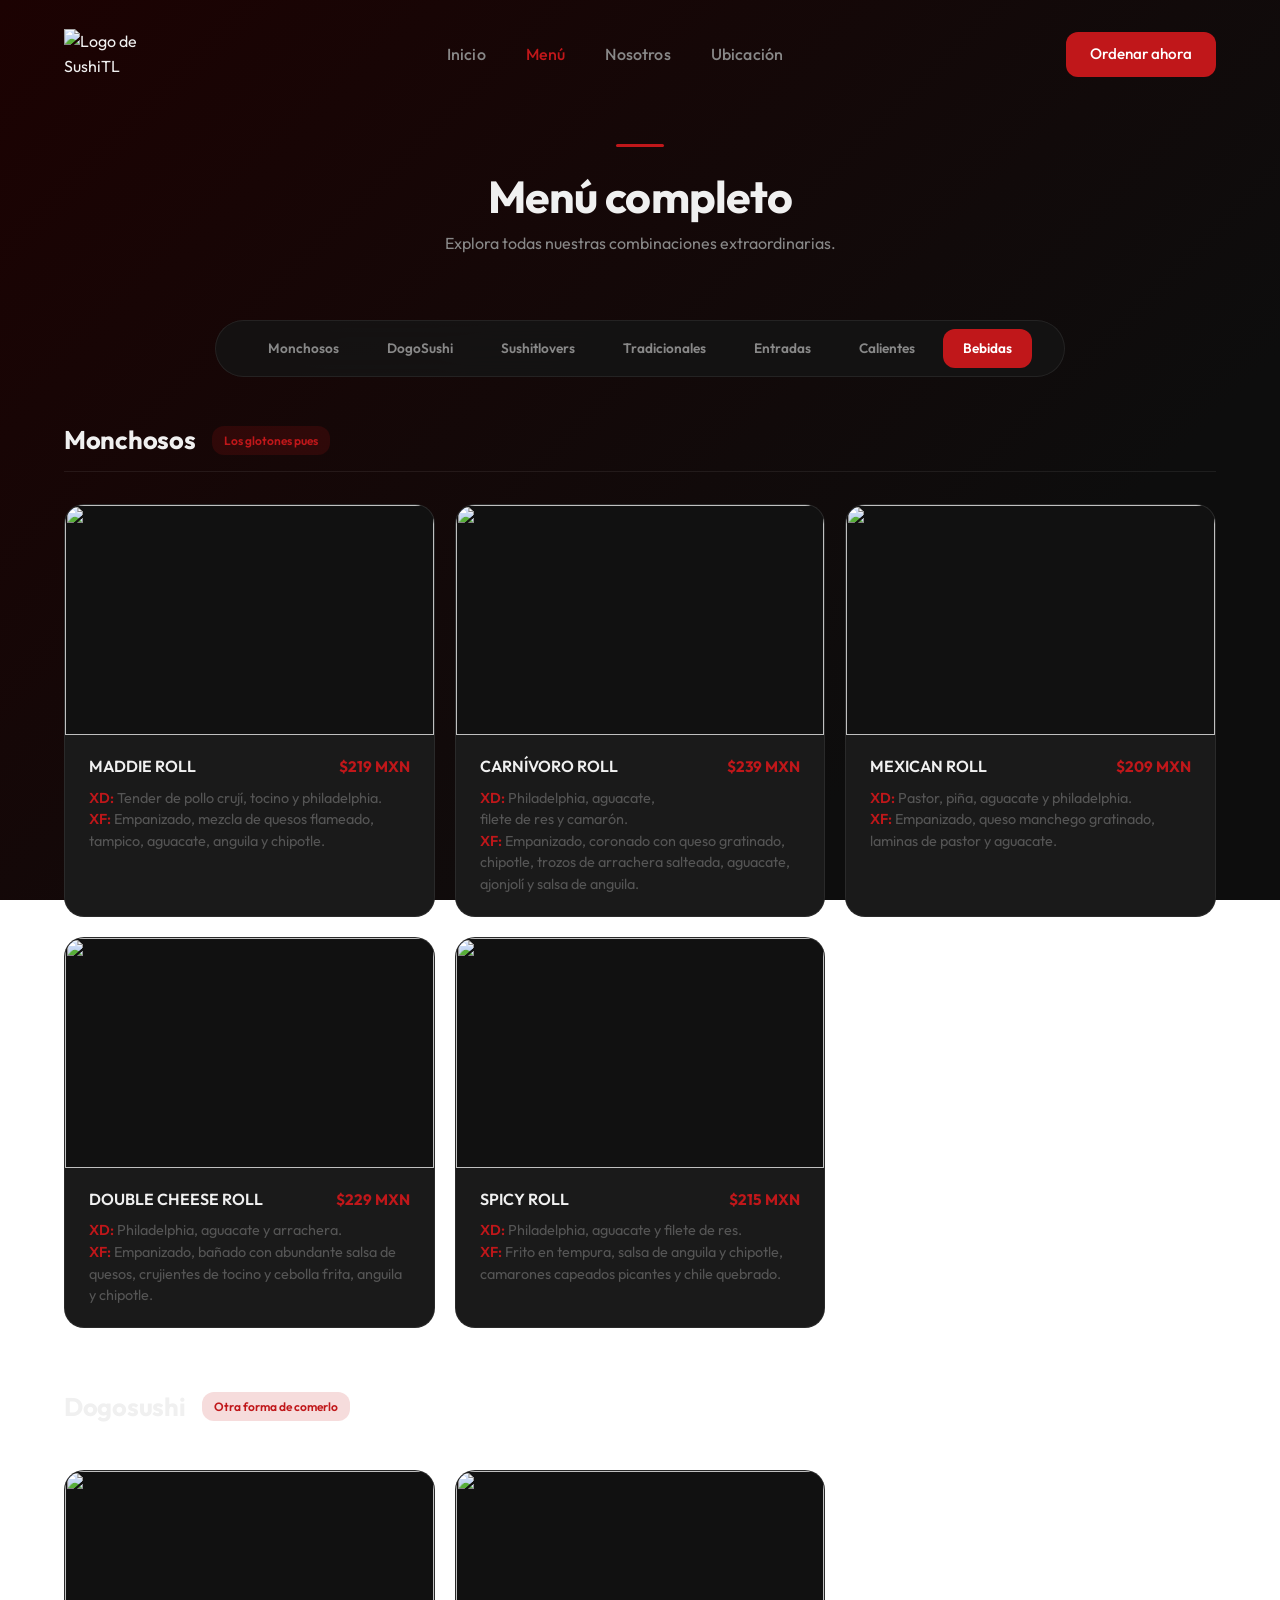
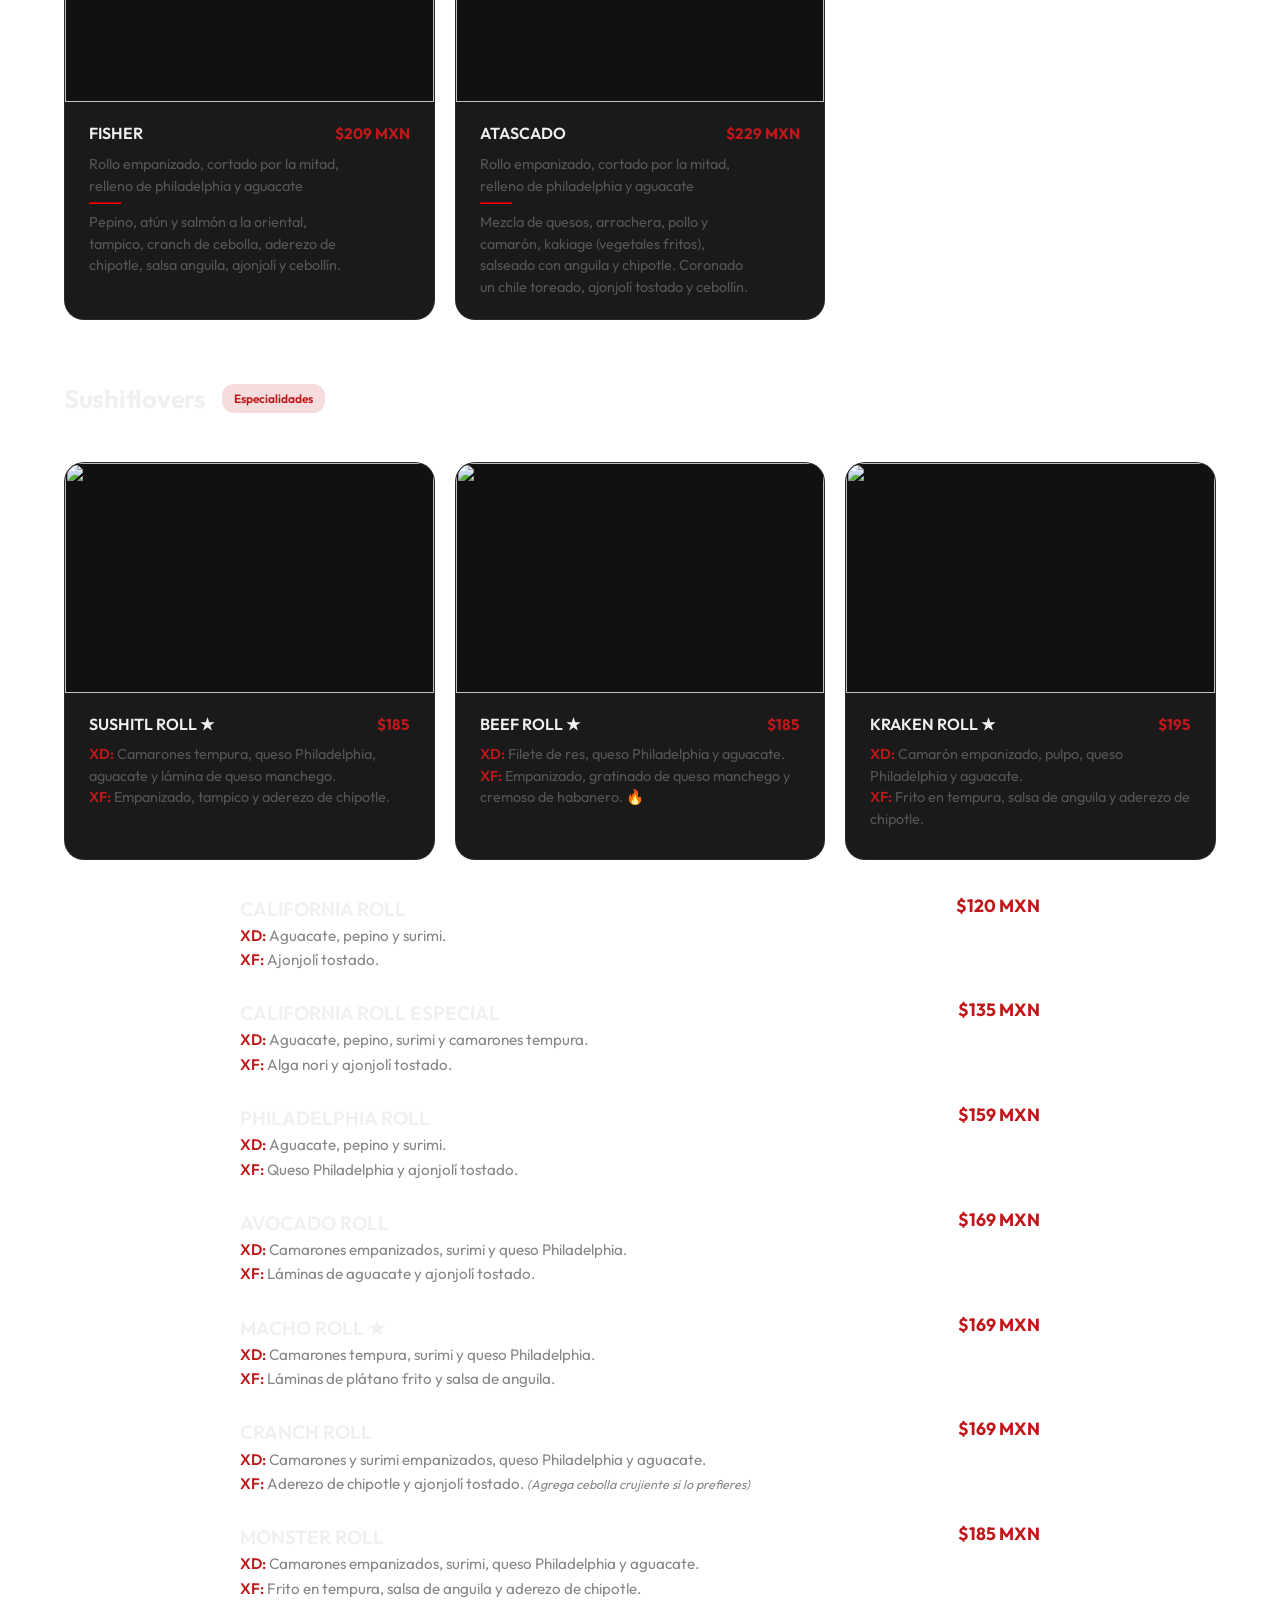
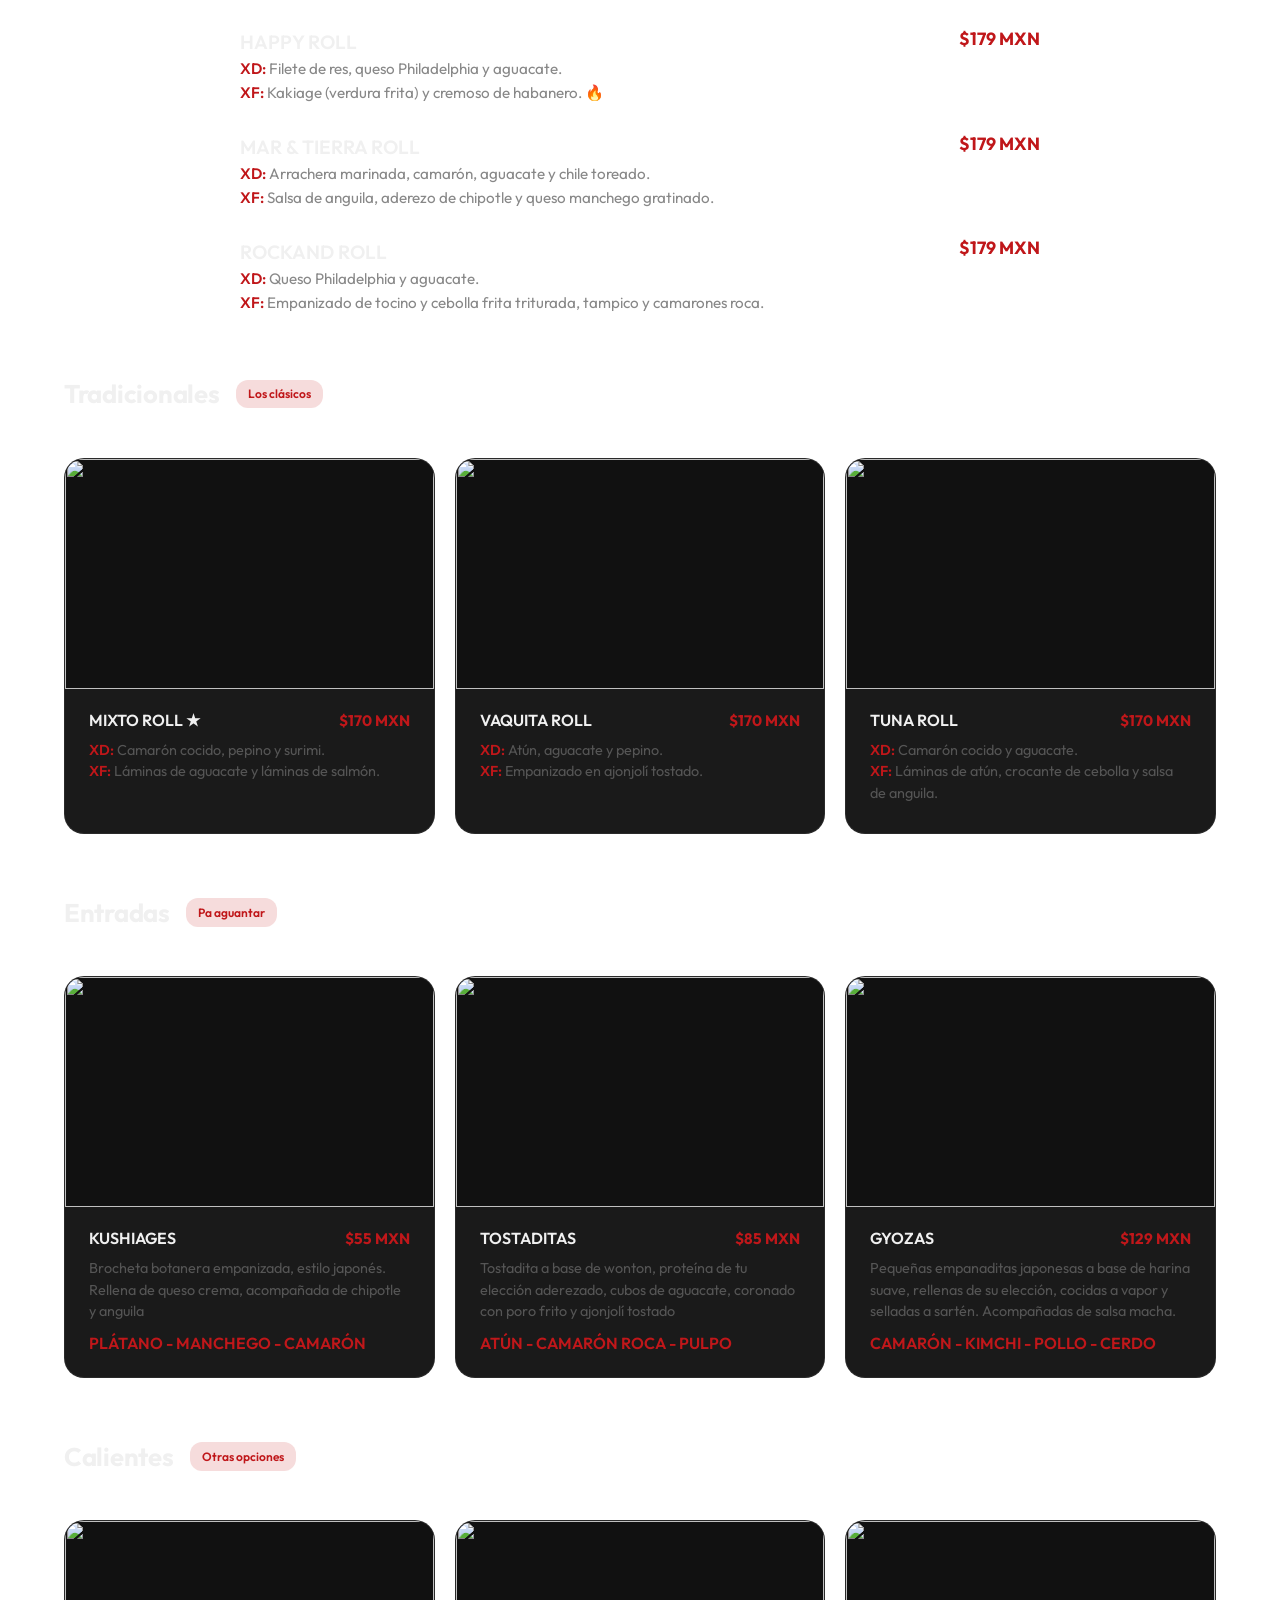
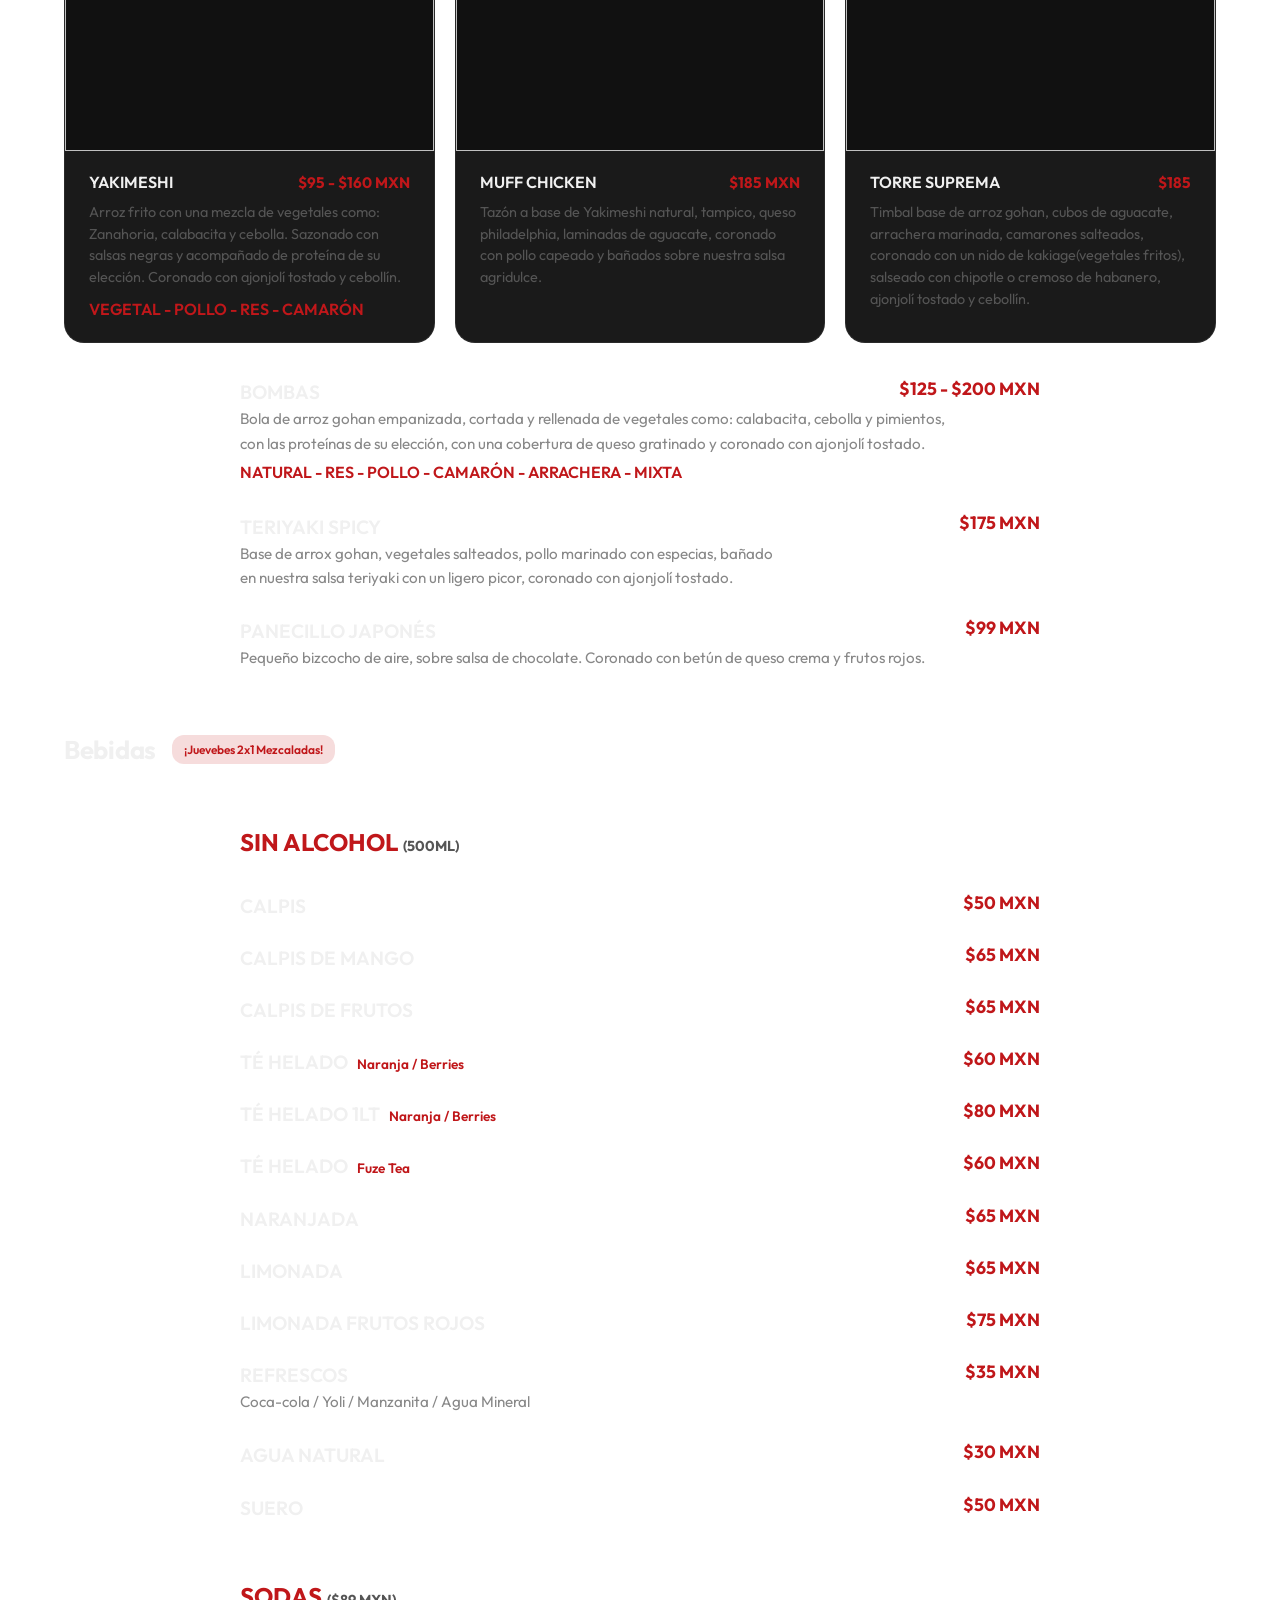
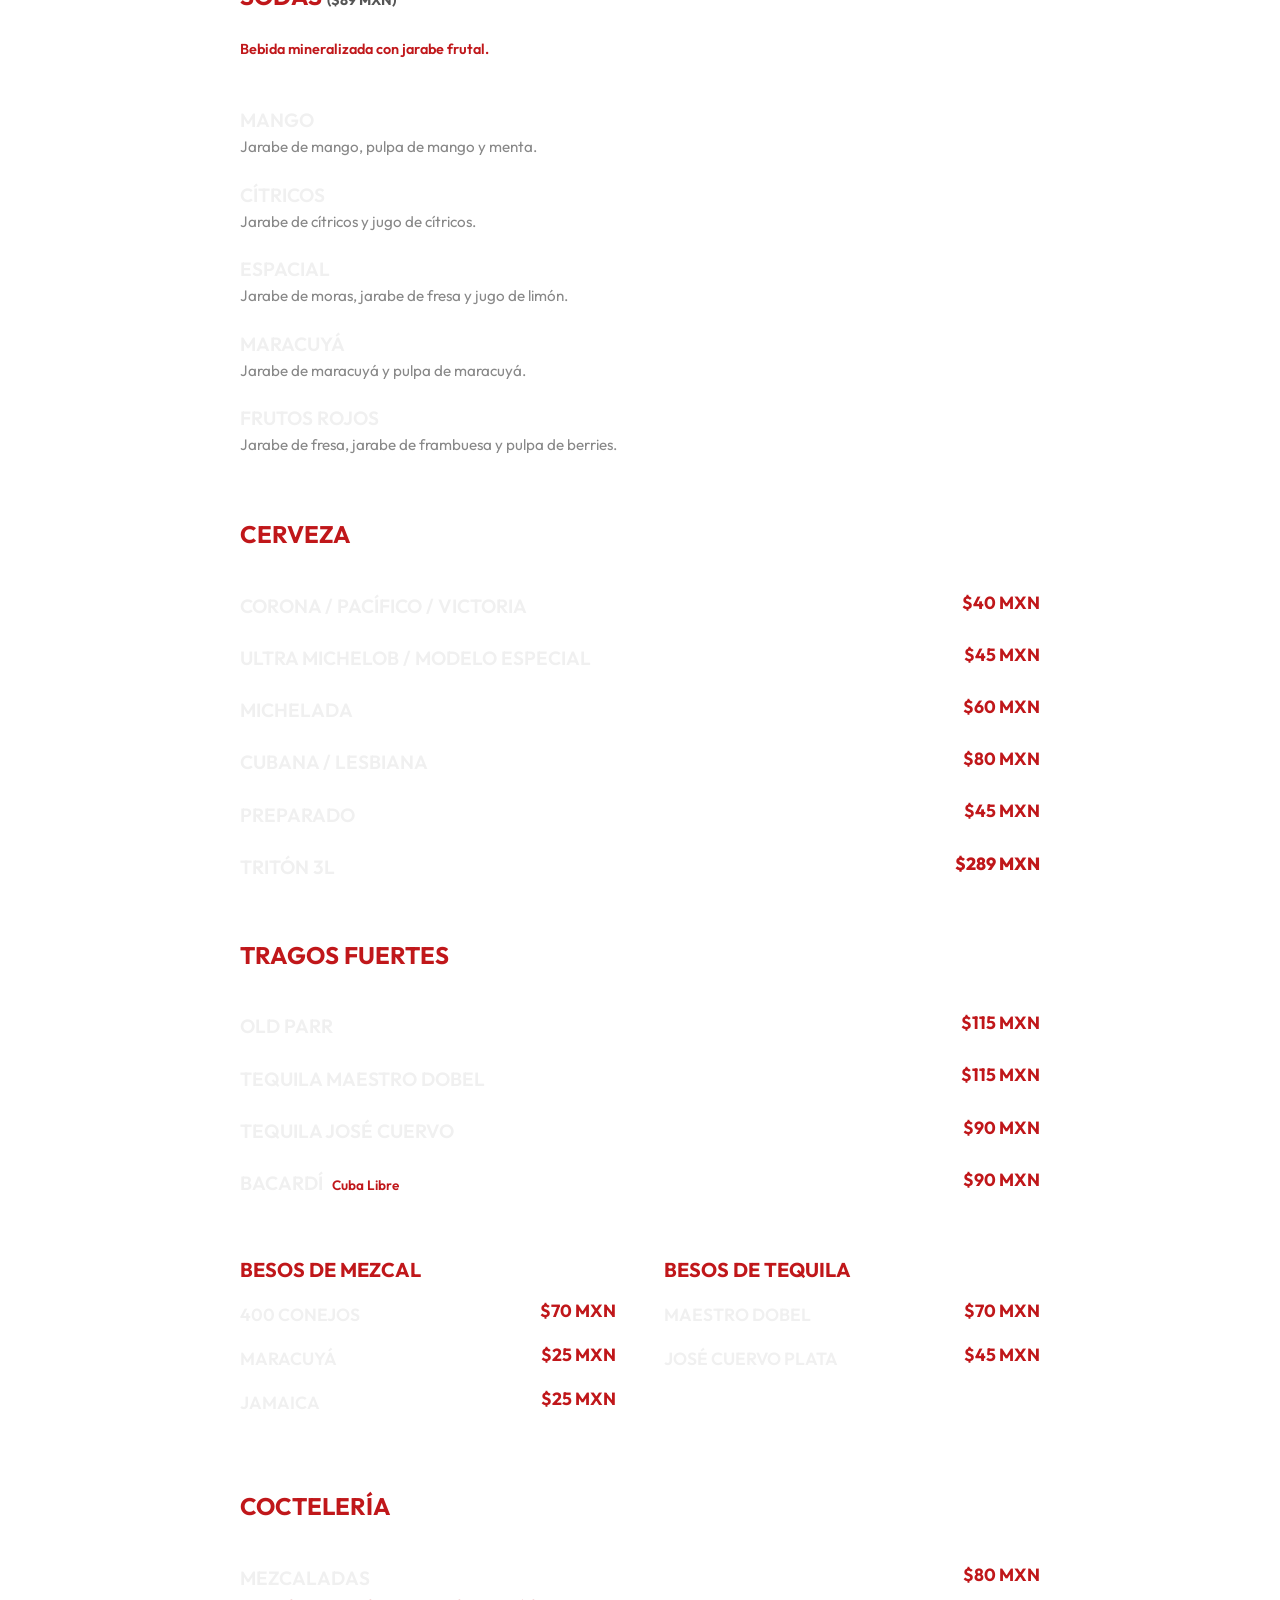
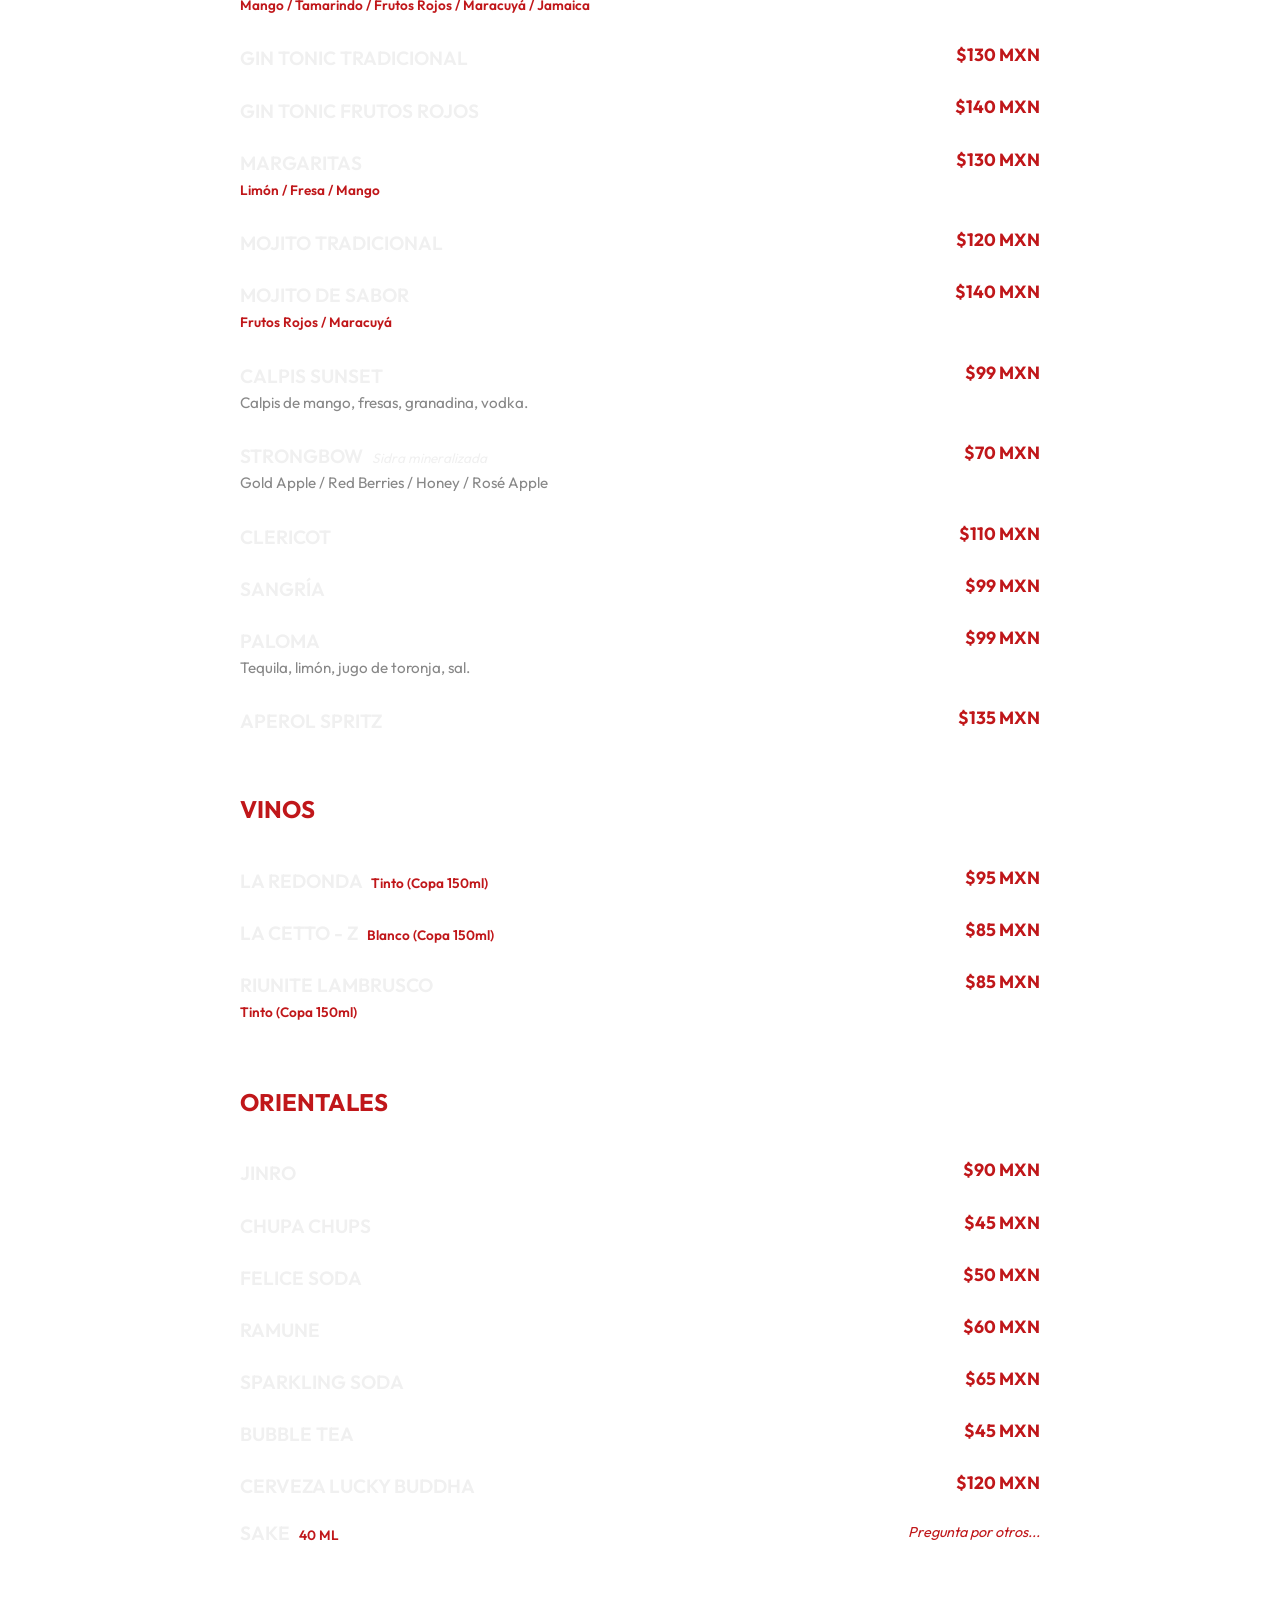
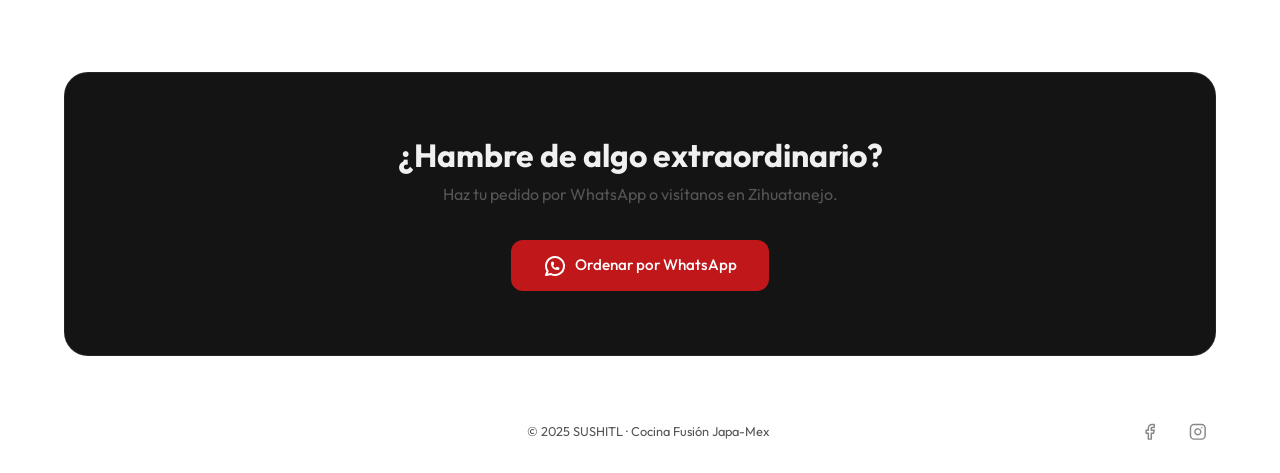
==== menu.html @ c2fad71a "Initial commit" ====
<!DOCTYPE html>
<html lang="es">

<head>
    <meta charset="UTF-8">
    <meta name="viewport" content="width=device-width, initial-scale=1.0">
    <title>Menú Completo | SUSHITL</title>
    <link rel="icon" href="images/sushitl-logo.jpg" type="image/png">
    <meta name="description"
        content="Explora el menú completo de SushiTL. Rolls calientes, clásicos, entradas, bombas, dogosushis y bebidas. Cocina fusión Japa-Mex en Zihuatanejo.">

    <!-- Shared CSS -->
    <link rel="stylesheet" href="index.css">

    <!-- Icons -->
    <link rel="stylesheet" href="https://cdn.jsdelivr.net/npm/lucide-static@latest/font/lucide.min.css">

    <!-- Page-specific styles -->
    <style>
        /* ── Menu Page Header ── */
        .menu-header {
            padding: 9rem 0 3rem;
            text-align: center;
        }

        .menu-header h1 {
            font-size: 2.8rem;
            font-weight: 700;
            letter-spacing: -0.02em;
            margin-bottom: 0.5rem;
        }

        .menu-header p {
            color: var(--text-secondary);
            font-size: 1rem;
        }

        /* ── Sticky Category Nav ── */
        .category-nav {
            position: sticky;
            top: 5rem;
            z-index: 100;
            padding: 1rem 0;
            margin-bottom: 2rem;
        }

        .category-nav-inner {
            display: flex;
            justify-content: center;
            gap: 0.5rem;
            flex-wrap: wrap;
            background: rgba(20, 20, 20, 0.85);
            backdrop-filter: blur(20px);
            -webkit-backdrop-filter: blur(20px);
            border: 1px solid var(--border-subtle);
            border-radius: var(--pill-radius);
            padding: 0.5rem;
            max-width: 850px;
            margin: 0 auto;
        }

        .category-link {
            padding: 0.55rem 1.25rem;
            font-family: var(--font-main);
            font-size: 0.85rem;
            font-weight: 600;
            border-radius: var(--btn-radius);
            border: none;
            background: transparent;
            color: var(--text-secondary);
            cursor: pointer;
            transition: all var(--t-fast);
            text-decoration: none;
        }

        .category-link:hover {
            color: var(--text-primary);
            background: rgba(255, 255, 255, 0.05);
        }

        .category-link.active {
            background: var(--primary);
            color: var(--white);
        }

        /* ── Menu Category Section ── */
        .menu-category {
            margin-bottom: 4rem;
            scroll-margin-top: 8rem;
        }

        .category-header {
            display: flex;
            align-items: center;
            gap: 1rem;
            margin-bottom: 2rem;
            padding-bottom: 1rem;
            border-bottom: 1px solid var(--border-subtle);
        }

        .category-header h2 {
            font-size: 1.6rem;
            font-weight: 700;
            letter-spacing: -0.01em;
        }

        .category-badge {
            font-size: 0.75rem;
            font-weight: 600;
            padding: 0.3rem 0.75rem;
            border-radius: var(--btn-radius);
            background: var(--primary-soft);
            color: var(--primary);
        }

        /* ── Full Menu Grid ── */
        .full-menu-grid {
            display: grid;
            grid-template-columns: repeat(3, 1fr);
            gap: 1.25rem;
        }

        /* ── Full Menu Card (compact) ── */
        .full-menu-card {
            background: var(--bg-card);
            border: 1px solid var(--border-subtle);
            border-radius: var(--card-radius);
            overflow: hidden;
            transition: all var(--t-normal) var(--ease);
        }

        .full-menu-card:hover {
            border-color: var(--border-hover);
            transform: translateY(-3px);
            box-shadow: 0 8px 30px rgba(0, 0, 0, 0.3);
        }

        .full-card-img {
            width: 100%;
            aspect-ratio: 16 / 10;
            background: #111;
            display: flex;
            align-items: center;
            justify-content: center;
            overflow: hidden;
            position: relative;
        }

        .full-card-img img {
            width: 100%;
            height: 100%;
            object-fit: cover;
            transition: transform var(--t-slow) var(--ease);
        }

        .full-menu-card:hover .full-card-img img {
            transform: scale(1.06);
        }

        .full-card-img .ph-dot {
            width: 28px;
            height: 28px;
            border-radius: 50%;
            background: var(--primary-soft);
            border: 2px solid var(--primary);
        }

        .full-card-img .ph-dot::after {
            content: '';
            display: block;
            width: 8px;
            height: 8px;
            border-radius: 50%;
            background: var(--primary);
            margin: 8px auto;
        }

        .full-card-body {
            padding: 1.25rem 1.5rem;
        }

        .full-card-top {
            display: flex;
            justify-content: space-between;
            align-items: baseline;
            margin-bottom: 0.4rem;
        }

        .full-card-name {
            font-size: 1rem;
            font-weight: 600;
            text-transform: uppercase;
        }

        .full-card-price {
            font-size: 0.95rem;
            font-weight: 700;
            color: var(--primary);
        }

        .full-card-desc {
            font-size: 0.9rem;
            color: var(--text-muted);
            line-height: 1.5;
            margin-bottom: 0.5rem;
        }

        /* ── Bottom CTA ── */
        .menu-bottom-cta {
            text-align: center;
            padding: 4rem 0 2rem;
        }

        .menu-bottom-cta h2 {
            font-size: 2rem;
            margin-bottom: 0.5rem;
        }

        .menu-bottom-cta p {
            color: var(--text-muted);
            margin-bottom: 2rem;
        }

        /* CSS DE SUGERENCIA */
        .text-menu-list {
            display: flex;
            flex-direction: column;
            gap: 1.5rem;
            margin-top: 2rem;
            max-width: 800px;
            margin-left: auto;
            margin-right: auto;
        }

        .text-menu-item {
            display: flex;
            flex-direction: column;
            gap: 0.25rem;
        }

        .text-menu-header {
            display: flex;
            align-items: flex-end;
            gap: 1rem;
            width: 100%;
        }

        .text-menu-name {
            font-size: 1.2rem;
            color: var(--text-primary);
            font-weight: 600;
            margin: 0;
            text-transform: uppercase;
        }

        .text-menu-dots {
            flex-grow: 1;
            border-bottom: 2px dotted var(--border-hover);
            position: relative;
            top: -0.3rem;
        }

        .text-menu-price {
            font-size: 1.1rem;
            font-weight: 700;
            color: var(--primary);
        }

        .text-menu-desc {
            font-size: 0.95rem;
            color: var(--text-secondary);
            margin: 0;
            padding-right: 4rem;
            text-wrap: balance;
            /* Para que no choque con el espacio del precio */
        }

        /* ── Responsive ── */
        @media (max-width: 992px) {
            .full-menu-grid {
                grid-template-columns: repeat(2, 1fr);
            }
        }

        @media (max-width: 768px) {
            .full-menu-grid {
                grid-template-columns: 1fr;
            }

            .menu-header h1 {
                font-size: 2rem;
            }

            .category-nav-inner {
                padding: 0.4rem;
                gap: 0.35rem;
            }

            .category-link {
                font-size: 0.78rem;
                padding: 0.45rem 0.9rem;
            }
        }
    </style>
</head>

<body>

    <!-- ═══════════════════════════════════════════
         NAVBAR (mismo estilo que index.html)
         ═══════════════════════════════════════════ -->
    <nav class="navbar scrolled" id="navbar">
        <div class="nav-inner">
            <a href="index.html" class="nav-logo">
                <img src="images/sushitl-logo.webp" alt="Logo de SushiTL" class="logo-sushi">
            </a>

            <div class="nav-links" id="navLinks">
                <a href="index.html">Inicio</a>
                <a href="#" style="color: var(--primary); opacity: 1;">Menú</a>
                <a href="index.html#nosotros">Nosotros</a>
                <a href="index.html#contacto">Ubicación</a>
            </div>

            <div class="nav-cta">
                <a href="https://wa.me/527551386973" target="_blank" class="btn btn-primary">Ordenar ahora</a>
            </div>

            <div class="nav-hamburger" id="navHamburger">
                <span></span>
                <span></span>
                <span></span>
            </div>
        </div>
    </nav>


    <!-- ═══════════════════════════════════════════
         HEADER
         ═══════════════════════════════════════════ -->
    <header class="menu-header">
        <div class="container">
            <span class="red-line" style="margin: 0 auto 1.5rem;"></span>
            <h1>Menú completo</h1>
            <p>Explora todas nuestras combinaciones extraordinarias.</p>
        </div>
    </header>


    <!-- ═══════════════════════════════════════════
         STICKY CATEGORY NAV (Pill Bar)
         ═══════════════════════════════════════════ -->
    <div class="category-nav">
        <div class="category-nav-inner">
            <a href="#monchosos" class="category-link">Monchosos</a>
            <a href="#dogosushi" class="category-link">DogoSushi</a>
            <a href="#sushitlovers" class="category-link">Sushitlovers</a>
            <a href="#tradicionales" class="category-link">Tradicionales</a>
            <a href="#entradas" class="category-link">Entradas</a>
            <a href="#calientes" class="category-link">Calientes</a>
            <a href="#bebidas" class="category-link">Bebidas</a>
        </div>
    </div>


    <!-- ═══════════════════════════════════════════
         MENU CONTENT
         ═══════════════════════════════════════════ -->
    <main class="container">

        <!-- ── MONCHOSOS ── -->
        <section class="menu-category" id="monchosos">
            <div class="category-header">
                <h2>Monchosos</h2>
                <span class="category-badge">Los glotones pues</span>
            </div>
            <div class="full-menu-grid">
                <div class="full-menu-card">
                    <div class="full-card-img">
                        <img src="https://scontent.fzih1-1.fna.fbcdn.net/v/t39.30808-6/538838730_1389402669582736_8795820565300513569_n.jpg?_nc_cat=106&ccb=1-7&_nc_sid=7b2446&_nc_ohc=1n2DwAE6RdMQ7kNvwEIORCJ&_nc_oc=AdpECbDiKneEfdrBYagpbNr4aVNB1H9LIo_3cEt5IwQP2trQw1PFFDbaIKE_7QneOt8kDeZTU31RzU8osKDy9BSS&_nc_zt=23&_nc_ht=scontent.fzih1-1.fna&_nc_gid=OPpZRVk0Ja17Z_wTfyEmqw&_nc_ss=7a3a8&oh=00_Af2og7A1vLbFszK4QEmYC6XHbySpsoux8qSKvnfeq-oGqQ&oe=69ECC6C5"
                            alt="">
                    </div>
                    <div class="full-card-body">
                        <div class="full-card-top">
                            <h3 class="full-card-name">Maddie Roll</h3>
                            <span class="full-card-price">$219 MXN</span>
                        </div>
                        <p class="menu-card-desc"><span style="font-weight: 600;" class="span-red">XD:</span>
                            Tender de pollo crují, tocino y philadelphia. <br>
                            <span style="font-weight: 600;" class="span-red">XF:</span>
                            Empanizado, mezcla de quesos flameado, tampico, aguacate, anguila y chipotle.
                        </p>
                    </div>
                </div>
                <div class="full-menu-card">
                    <div class="full-card-img">
                        <img src="https://scontent.fncg1-1.fna.fbcdn.net/v/t39.30808-6/588280954_1470111774845158_2293759752603362332_n.jpg?_nc_cat=100&ccb=1-7&_nc_sid=7b2446&_nc_ohc=CokSWCojGA0Q7kNvwEV2NV_&_nc_oc=Adp-fwHzfYfYlRABp-9nebe_B2mtNwdqjHKZNTx537u-7OUtJf4gkZV-IYputmg6BkU&_nc_zt=23&_nc_ht=scontent.fncg1-1.fna&_nc_gid=YKB0_8TGBkPseXOStYE4zg&_nc_ss=7a3a8&oh=00_Af1S45WUpkhy5_uX-eG-R5DzFBSVJHM_hcu8PABisit5bA&oe=69ECC8E1"
                            alt="">
                    </div>
                    <div class="full-card-body">
                        <div class="full-card-top">
                            <h3 class="full-card-name">Carnívoro Roll</h3>
                            <span class="full-card-price">$239 MXN</span>
                        </div>
                        <p class="menu-card-desc"><span style="font-weight: 600;" class="span-red">XD:</span>
                            Philadelphia, aguacate, filete de res y camarón. <br>
                            <span style="font-weight: 600;" class="span-red">XF:</span>
                            Empanizado, coronado con queso gratinado, chipotle, trozos de arrachera salteada, aguacate,
                            ajonjolí y salsa de anguila.
                        </p>
                    </div>
                </div>
                <div class="full-menu-card">
                    <div class="full-card-img">
                        <img src="https://scontent.fncg1-1.fna.fbcdn.net/v/t39.30808-6/490345399_1267697775086560_7566979871146541122_n.jpg?_nc_cat=110&ccb=1-7&_nc_sid=7b2446&_nc_ohc=KFTDMmsKi7UQ7kNvwGzcfVC&_nc_oc=AdqtWQjqsXViBX0wucP8OHqMIfIP0M8BDFsKWkqbsoSknWLGEjbTPE1qLTa21f-Mugk&_nc_zt=23&_nc_ht=scontent.fncg1-1.fna&_nc_gid=G46P-ckERznp3o7JIgiUiA&_nc_ss=7a3a8&oh=00_Af1Q9YN484AGEHDScOH9ML-9MVd6bWMYtsE93F7bcuqHJg&oe=69ECA330"
                            alt="">
                    </div>
                    <div class="full-card-body">
                        <div class="full-card-top">
                            <h3 class="full-card-name">Mexican Roll</h3>
                            <span class="full-card-price">$209 MXN</span>
                        </div>
                        <p class="menu-card-desc"><span style="font-weight: 600;" class="span-red">XD:</span>
                            Pastor, piña, aguacate y philadelphia. <br>
                            <span style="font-weight: 600;" class="span-red">XF:</span>
                            Empanizado, queso manchego gratinado, laminas de pastor y aguacate.
                        </p>
                    </div>
                </div>
                <div class="full-menu-card">
                    <div class="full-card-img">
                        <img src="https://scontent.fncg1-1.fna.fbcdn.net/v/t39.30808-6/543440483_1395556032300733_1874108144408141852_n.jpg?_nc_cat=106&ccb=1-7&_nc_sid=7b2446&_nc_ohc=ffykvr5hVgcQ7kNvwElDIAe&_nc_oc=AdqBpRmaQHfavWr0MlFNz8-gh5avmka4Aw8DrT8Z2nKN31hleBxOcSUQbuMxBZeyU4Y&_nc_zt=23&_nc_ht=scontent.fncg1-1.fna&_nc_gid=xGQL8qOY_VotZ5H8B93Hcg&_nc_ss=7a3a8&oh=00_Af2-Y5ji4jH288qQ0u0r5-bfF-2awlg7RNsOc1fU8enFwQ&oe=69ECB007"
                            alt="">
                    </div>
                    <div class="full-card-body">
                        <div class="full-card-top">
                            <h3 class="full-card-name">Double Cheese Roll</h3>
                            <span class="full-card-price">$229 MXN</span>
                        </div>
                        <p class="menu-card-desc"><span style="font-weight: 600;" class="span-red">XD:</span>
                            Philadelphia, aguacate y arrachera. <br>
                            <span style="font-weight: 600;" class="span-red">XF:</span>
                            Empanizado, bañado con abundante salsa de quesos, crujientes de tocino y cebolla frita,
                            anguila y chipotle.
                        </p>
                    </div>
                </div>
                <div class="full-menu-card">
                    <div class="full-card-img">
                        <img src="https://scontent.fzih1-1.fna.fbcdn.net/v/t39.30808-6/490575458_1267449508444720_1887016366698787422_n.jpg?_nc_cat=108&ccb=1-7&_nc_sid=7b2446&_nc_ohc=94fKkqg_-YgQ7kNvwGqTPgO&_nc_oc=AdoQaD2zZ4ZJeTWO0A69pWV8oe6zMoBT6miencbrmyvU1pRSROAp0RPHmvuxLnnJO2W15VVXshvjgrJP1rbSu2rS&_nc_zt=23&_nc_ht=scontent.fzih1-1.fna&_nc_gid=-u1ot-bM-pKaDdsGkAKv5w&_nc_ss=7a3a8&oh=00_Af3La-wbLOryNWL2YsxUzyiCl1f_DzjDg1QWKkrcgXEOMw&oe=69ECA12E"
                            alt="">
                    </div>
                    <div class="full-card-body">
                        <div class="full-card-top">
                            <h3 class="full-card-name">Spicy Roll</h3>
                            <span class="full-card-price">$215 MXN</span>
                        </div>
                        <p class="menu-card-desc"><span style="font-weight: 600;" class="span-red">XD:</span>
                            Philadelphia, aguacate y filete de res. <br>
                            <span style="font-weight: 600;" class="span-red">XF:</span>
                            Frito en tempura, salsa de anguila y chipotle, camarones capeados picantes y chile quebrado.
                        </p>
                    </div>
                </div>
            </div>
        </section>

        <!-- ── DOGOSUSHI ── -->
        <section class="menu-category" id="dogosushi">
            <div class="category-header">
                <h2>Dogosushi</h2>
                <span class="category-badge">Otra forma de comerlo</span>
            </div>
            <div class="full-menu-grid">
                <div class="full-menu-card">
                    <div class="full-card-img">
                        <img src="https://scontent.fzih1-1.fna.fbcdn.net/v/t39.30808-6/491360804_1278825190640485_8432703592560916667_n.jpg?_nc_cat=102&ccb=1-7&_nc_sid=7b2446&_nc_ohc=_jnROLpP3YkQ7kNvwFoV4Qf&_nc_oc=Ado8JKsVl6VdwpdW2kYOy0j02AihwMGqCwpW3ufeJ4kxPck4hOTMnq4KSzhDRwrB_sS_BYK3H6-wgsBWwXhgqHzH&_nc_zt=23&_nc_ht=scontent.fzih1-1.fna&_nc_gid=Yu-x3rD0lmGuqX5nOn0y8A&_nc_ss=7a3a8&oh=00_Af3kQ1oyM4OkUYDbVq3wya76nB3WAB6lZ4Vzj_1S-U4Gpg&oe=69ECAC81"
                            alt="">
                    </div>
                    <div class="full-card-body">
                        <div class="full-card-top">
                            <h3 class="full-card-name">FISHER</h3>
                            <span class="full-card-price">$209 MXN</span>
                        </div>
                        <p class="menu-card-desc">
                            Rollo empanizado, cortado por la mitad, relleno de philadelphia y aguacate <br>
                        </p>
                        <hr style="width: 10%; border-color: red; margin: 5px 0;">
                        <p class="menu-card-desc">Pepino, atún y salmón a la oriental, tampico, cranch de cebolla,
                            aderezo de chipotle, salsa anguila, ajonjolí y cebollín.</p>
                    </div>
                </div>
                <div class="full-menu-card">
                    <div class="full-card-img">
                        <img src="https://scontent.fzih1-1.fna.fbcdn.net/v/t39.30808-6/528386087_1370410964815240_8073518208755115778_n.jpg?_nc_cat=103&ccb=1-7&_nc_sid=7b2446&_nc_ohc=A8EXd1alk18Q7kNvwH41EYA&_nc_oc=AdqLeg6TSk5sR8Op8fu3U9r-VitddVByhAGWeswHbGJbhm4xgUT-n6r7kt5awg-KitpT41JX4MrNXWRt4WvhP2JX&_nc_zt=23&_nc_ht=scontent.fzih1-1.fna&_nc_gid=Ikp5jMZtyNWPtv6f0Q5zGA&_nc_ss=7a3a8&oh=00_Af3v8534RScxgYoyogTniN4GVhlXxjJvUG_wAU75GYIjJA&oe=69ECAE91"
                            alt="">
                    </div>
                    <div class="full-card-body">
                        <div class="full-card-top">
                            <h3 class="full-card-name">ATASCADO</h3>
                            <span class="full-card-price">$229 MXN</span>
                        </div>
                        <p class="menu-card-desc">
                            Rollo empanizado, cortado por la mitad, relleno de philadelphia y aguacate <br>
                        </p>
                        <hr style="width: 10%; border-color: red; margin: 5px 0;">
                        <p class="menu-card-desc">Mezcla de quesos, arrachera, pollo y camarón, kakiage (vegetales
                            fritos), salseado con anguila y chipotle. Coronado un chile toreado, ajonjolí tostado y
                            cebollín.</p>
                    </div>
                </div>
            </div>
        </section>

        <!-- ── SUSHITLOVERS ── -->
        <section class="menu-category" id="sushitlovers">
            <div class="category-header">
                <h2>Sushitlovers</h2>
                <span class="category-badge">Especialidades</span>
            </div>
            <div class="full-menu-grid">
                <div class="full-menu-card">
                    <div class="full-card-img">
                        <img src="https://scontent.fzih1-1.fna.fbcdn.net/v/t39.30808-6/489665104_1264411025415235_1162962476740878489_n.jpg?_nc_cat=111&ccb=1-7&_nc_sid=7b2446&_nc_ohc=jRazSZNbyx4Q7kNvwGzkb6D&_nc_oc=AdrFzpEsG2c1PH3IraTQJz1Q1nvu1SoWV4arCPEfMk68TLOdvzXazQLACb7Rd5RblewS18bdKUUupqOcSQSo8PJl&_nc_zt=23&_nc_ht=scontent.fzih1-1.fna&_nc_gid=h6C5JjpOufZ6OKnx2sCKWQ&_nc_ss=7a3a8&oh=00_Af31xyFtqwCbOM-E8sUZVqGe7Tuf7gfJipdVj4TJYASDSw&oe=69ECDBD9"
                            alt="">
                    </div>
                    <div class="full-card-body">
                        <div class="full-card-top">
                            <h3 class="full-card-name">Sushitl Roll ★</h3>
                            <span class="full-card-price">$185</span>
                        </div>
                        <p class="full-card-desc">
                            <span class="span-red">XD:</span> Camarones tempura, queso Philadelphia, aguacate y lámina
                            de queso manchego. <br>
                            <span class="span-red">XF:</span> Empanizado, tampico y aderezo de chipotle.
                        </p>
                    </div>
                </div>
                <div class="full-menu-card">
                    <div class="full-card-img">
                        <img src="https://scontent.fncg1-1.fna.fbcdn.net/v/t51.75761-15/480895675_18046158764196626_7527384601879910934_n.jpg?_nc_cat=108&ccb=1-7&_nc_sid=13d280&_nc_ohc=luFw1rWCDrkQ7kNvwEc5jWk&_nc_oc=Adrsu095jUlPcJzb80ta-05Oa2GZeNyrgfeoqMK8gwhAH1sF591o6s-X0s4gsDMYy1w&_nc_zt=23&_nc_ht=scontent.fncg1-1.fna&_nc_gid=DJrFVA3PcSeiAk-xqCLDAA&_nc_ss=7a3a8&oh=00_Af3zSt3XPonh_MgHOM1LwWA5BRKzLiurQ4SdzqyAkK6dUw&oe=69ECC514"
                            alt="">
                    </div>
                    <div class="full-card-body">
                        <div class="full-card-top">
                            <h3 class="full-card-name">Beef Roll ★</h3>
                            <span class="full-card-price">$185</span>
                        </div>
                        <p class="full-card-desc">
                            <span class="span-red">XD:</span> Filete de res, queso Philadelphia y aguacate. <br>
                            <span class="span-red">XF:</span> Empanizado, gratinado de queso manchego y cremoso de
                            habanero. 🔥
                        </p>
                    </div>
                </div>
                <div class="full-menu-card">
                    <div class="full-card-img">
                        <img src="https://scontent.fzih1-1.fna.fbcdn.net/v/t39.30808-6/489917970_1265271621995842_8880931409637712440_n.jpg?_nc_cat=102&ccb=1-7&_nc_sid=7b2446&_nc_ohc=KKjAHwykVogQ7kNvwHpoOCX&_nc_oc=Adp1PR5rj4fvYczNsFcCrR8FraiMCbotpxN7jj7d1etotj0MP7Ylc7O_YPHVkDwpQLJsQ535d7bNdi2dzF8c-Tkk&_nc_zt=23&_nc_ht=scontent.fzih1-1.fna&_nc_gid=Lvcp_zhna6o0hPN0qxDVQw&_nc_ss=7a3a8&oh=00_Af3XGibjfQRGCnqV9xcT2-aIWcKLMWNJs4tEggxGDn3QDw&oe=69ECD2C1"
                            alt="">
                    </div>
                    <div class="full-card-body">
                        <div class="full-card-top">
                            <h3 class="full-card-name">Kraken Roll ★</h3>
                            <span class="full-card-price">$195</span>
                        </div>
                        <p class="full-card-desc">
                            <span class="span-red">XD:</span> Camarón empanizado, pulpo, queso Philadelphia y aguacate.
                            <br>
                            <span class="span-red">XF:</span> Frito en tempura, salsa de anguila y aderezo de chipotle.
                        </p>
                    </div>
                </div>
            </div>
            <!-- CÓDIGO HTML DE SUGERENCIA -->
            <div class="text-menu-list">
                <div class="text-menu-item">
                    <div class="text-menu-header">
                        <h3 class="text-menu-name">California Roll</h3>
                        <div class="text-menu-dots"></div>
                        <span class="text-menu-price">$120 MXN</span>
                    </div>
                    <p class="text-menu-desc">
                        <span class="span-red">XD: </span>Aguacate, pepino y surimi. <br>
                        <span class="span-red">XF: </span>Ajonjolí tostado.
                    </p>
                </div>
                <div class="text-menu-item">
                    <div class="text-menu-header">
                        <h3 class="text-menu-name">California Roll Especial</h3>
                        <div class="text-menu-dots"></div>
                        <span class="text-menu-price">$135 MXN</span>
                    </div>
                    <p class="text-menu-desc">
                        <span class="span-red">XD: </span>Aguacate, pepino, surimi y camarones tempura. <br>
                        <span class="span-red">XF: </span>Alga nori y ajonjolí tostado.
                    </p>
                </div>
                <div class="text-menu-item">
                    <div class="text-menu-header">
                        <h3 class="text-menu-name">Philadelphia Roll</h3>
                        <div class="text-menu-dots"></div>
                        <span class="text-menu-price">$159 MXN</span>
                    </div>
                    <p class="text-menu-desc">
                        <span class="span-red">XD: </span>Aguacate, pepino y surimi. <br>
                        <span class="span-red">XF: </span>Queso Philadelphia y ajonjolí tostado.
                    </p>
                </div>
                <div class="text-menu-item">
                    <div class="text-menu-header">
                        <h3 class="text-menu-name">Avocado Roll</h3>
                        <div class="text-menu-dots"></div>
                        <span class="text-menu-price">$169 MXN</span>
                    </div>
                    <p class="text-menu-desc">
                        <span class="span-red">XD: </span>Camarones empanizados, surimi y queso Philadelphia. <br>
                        <span class="span-red">XF: </span>Láminas de aguacate y ajonjolí tostado.
                    </p>
                </div>
                <div class="text-menu-item">
                    <div class="text-menu-header">
                        <h3 class="text-menu-name">Macho Roll ★</h3>
                        <div class="text-menu-dots"></div>
                        <span class="text-menu-price">$169 MXN</span>
                    </div>
                    <p class="text-menu-desc">
                        <span class="span-red">XD: </span>Camarones tempura, surimi y queso Philadelphia. <br>
                        <span class="span-red">XF: </span>Láminas de plátano frito y salsa de anguila.
                    </p>
                </div>
                <div class="text-menu-item">
                    <div class="text-menu-header">
                        <h3 class="text-menu-name">Cranch Roll</h3>
                        <div class="text-menu-dots"></div>
                        <span class="text-menu-price">$169 MXN</span>
                    </div>
                    <p class="text-menu-desc">
                        <span class="span-red">XD: </span>Camarones y surimi empanizados, queso Philadelphia y aguacate.
                        <br>
                        <span class="span-red">XF: </span>Aderezo de chipotle y ajonjolí tostado. <small><i>(Agrega
                                cebolla crujiente si lo prefieres)</i></small>
                    </p>
                </div>
                <div class="text-menu-item">
                    <div class="text-menu-header">
                        <h3 class="text-menu-name">Monster Roll</h3>
                        <div class="text-menu-dots"></div>
                        <span class="text-menu-price">$185 MXN</span>
                    </div>
                    <p class="text-menu-desc">
                        <span class="span-red">XD: </span>Camarones empanizados, surimi, queso Philadelphia y aguacate.
                        <br>
                        <span class="span-red">XF: </span>Frito en tempura, salsa de anguila y aderezo de chipotle.
                    </p>
                </div>
                <div class="text-menu-item">
                    <div class="text-menu-header">
                        <h3 class="text-menu-name">Happy Roll</h3>
                        <div class="text-menu-dots"></div>
                        <span class="text-menu-price">$179 MXN</span>
                    </div>
                    <p class="text-menu-desc">
                        <span class="span-red">XD: </span>Filete de res, queso Philadelphia y aguacate. <br>
                        <span class="span-red">XF: </span>Kakiage (verdura frita) y cremoso de habanero. 🔥
                    </p>
                </div>
                <div class="text-menu-item">
                    <div class="text-menu-header">
                        <h3 class="text-menu-name">Mar & Tierra Roll</h3>
                        <div class="text-menu-dots"></div>
                        <span class="text-menu-price">$179 MXN</span>
                    </div>
                    <p class="text-menu-desc">
                        <span class="span-red">XD: </span>Arrachera marinada, camarón, aguacate y chile toreado. <br>
                        <span class="span-red">XF: </span>Salsa de anguila, aderezo de chipotle y queso manchego
                        gratinado.
                    </p>
                </div>
                <div class="text-menu-item">
                    <div class="text-menu-header">
                        <h3 class="text-menu-name">Rockand Roll</h3>
                        <div class="text-menu-dots"></div>
                        <span class="text-menu-price">$179 MXN</span>
                    </div>
                    <p class="text-menu-desc">
                        <span class="span-red">XD: </span>Queso Philadelphia y aguacate. <br>
                        <span class="span-red">XF: </span>Empanizado de tocino y cebolla frita triturada, tampico y
                        camarones roca.
                    </p>
                </div>
            </div>
        </section>

        <!-- ── TRADICIONALES ── -->
        <section class="menu-category" id="tradicionales">
            <div class="category-header">
                <h2>Tradicionales</h2>
                <span class="category-badge">Los clásicos</span>
            </div>
            <div class="full-menu-grid">
                <div class="full-menu-card">
                    <div class="full-card-img">
                        <img src="https://scontent.fzih1-1.fna.fbcdn.net/v/t39.30808-6/490790565_1268147735041564_4028312030166948486_n.jpg?_nc_cat=111&ccb=1-7&_nc_sid=7b2446&_nc_ohc=8IeaQyr5xC8Q7kNvwFpdVxd&_nc_oc=AdqytA-Em0K63A2FZmiV8hd5-nwFUgEx4u20ArRzVpflsYAgTHmYsAO53KG477fIkmkCZMcSWPYPDwFk21Dw9MdN&_nc_zt=23&_nc_ht=scontent.fzih1-1.fna&_nc_gid=9Xd2XnSsMUl190ukxubxOA&_nc_ss=7a3a8&oh=00_Af3qXJgCExD3lOMY4nm4At8YXI0sbkUTSd-uyUm6T-kgoQ&oe=69ECDD8B"
                            alt="">
                    </div>
                    <div class="full-card-body">
                        <div class="full-card-top">
                            <h3 class="full-card-name">Mixto Roll ★</h3>
                            <span class="full-card-price">$170 MXN</span>
                        </div>
                        <p class="full-card-desc">
                            <span class="span-red">XD:</span> Camarón cocido, pepino y surimi. <br>
                            <span class="span-red">XF:</span> Láminas de aguacate y láminas de salmón.
                        </p>
                    </div>
                </div>
                <div class="full-menu-card">
                    <div class="full-card-img">
                        <img src="https://scontent.fzih1-1.fna.fbcdn.net/v/t39.30808-6/491686301_1268147738374897_1161402892103329440_n.jpg?_nc_cat=103&ccb=1-7&_nc_sid=7b2446&_nc_ohc=R8erjhpquS0Q7kNvwGFQz6J&_nc_oc=AdrVPRsz8kdjgKRC_zV2v-J1lbqe8-we4LE4NVP5l0HvOEWnjA0Yu03o_6qR2IkuOwZp2scUbrCbTxUcVSFa1eCg&_nc_zt=23&_nc_ht=scontent.fzih1-1.fna&_nc_gid=BvafAjQWuintQzMP-fVSLA&_nc_ss=7a3a8&oh=00_Af0YiiOg8eD4L6aiydQv4-_BIsG711g_HZS2EHgkvSqJ6w&oe=69ECE22B"
                            alt="">
                    </div>
                    <div class="full-card-body">
                        <div class="full-card-top">
                            <h3 class="full-card-name">Vaquita Roll</h3>
                            <span class="full-card-price">$170 MXN</span>
                        </div>
                        <p class="full-card-desc">
                            <span class="span-red">XD:</span> Atún, aguacate y pepino. <br>
                            <span class="span-red">XF:</span> Empanizado en ajonjolí tostado.
                        </p>
                    </div>
                </div>
                <div class="full-menu-card">
                    <div class="full-card-img">
                        <img src="https://scontent.fzih1-1.fna.fbcdn.net/v/t39.30808-6/616832765_1519319716591030_4494052890155897364_n.jpg?stp=cp6_dst-jpg_tt6&_nc_cat=101&ccb=1-7&_nc_sid=7b2446&_nc_ohc=Ply_6QqQKE8Q7kNvwHcG0e5&_nc_oc=AdqZXQegcmhTljPkPKq26-IShgrf3fFBph-qvrRnJLVXjAPrmlseOJptt5VdipdSmyG8n8AspceZGx9Zr1BpMbUm&_nc_zt=23&_nc_ht=scontent.fzih1-1.fna&_nc_gid=7Dj6SkQuPrY55RkRkpVExQ&_nc_ss=7a3a8&oh=00_Af0DevS4m414S7bZdTqG-KsWCv28RktlHWyJY_BXpnXPOQ&oe=69ECB121"
                            alt="">
                    </div>
                    <div class="full-card-body">
                        <div class="full-card-top">
                            <h3 class="full-card-name">Tuna Roll</h3>
                            <span class="full-card-price">$170 MXN</span>
                        </div>
                        <p class="full-card-desc">
                            <span class="span-red">XD:</span> Camarón cocido y aguacate. <br>
                            <span class="span-red">XF:</span> Láminas de atún, crocante de cebolla y salsa de anguila.
                        </p>
                    </div>
                </div>
            </div>
        </section>

        <!-- ── ENTRADAS ── -->
        <section class="menu-category" id="entradas">
            <div class="category-header">
                <h2>Entradas</h2>
                <span class="category-badge">Pa aguantar</span>
            </div>
            <div class="full-menu-grid">
                <div class="full-menu-card">
                    <div class="full-card-img">
                        <img src="https://scontent.fzih1-1.fna.fbcdn.net/v/t39.30808-6/481666096_1232767938579544_5784394704050195176_n.jpg?_nc_cat=105&ccb=1-7&_nc_sid=7b2446&_nc_ohc=jckEMKa91qkQ7kNvwG6wLDe&_nc_oc=AdqVdlSQApr2VFI3hgDT6zEkvjwCVqkoIfPIs4g6iasSjPHvCDfVf6coiOS25waPn6p6YTdkyB6pJe8loOKI9FeC&_nc_zt=23&_nc_ht=scontent.fzih1-1.fna&_nc_gid=HcuMakl5ShW9s8K5y2PH0w&_nc_ss=7a3a8&oh=00_Af1QbPdcBGJ8qlzxFmw8eLFpT4QBppurOjf6pZ1kZA1E-A&oe=69ECCDB5"
                            alt="">
                    </div>
                    <div class="full-card-body">
                        <div class="full-card-top">
                            <h3 class="full-card-name">Kushiages</h3>
                            <span class="full-card-price">$55 MXN</span>
                        </div>
                        <p class="full-card-desc">
                            Brocheta botanera empanizada, estilo japonés. Rellena de queso crema, acompañada de chipotle
                            y anguila
                        </p>
                        <p><span class="span-red" style="font-weight: 600;">PLÁTANO - MANCHEGO - CAMARÓN</span>
                        </p>
                    </div>
                </div>
                <div class="full-menu-card">
                    <div class="full-card-img">
                        <img src="https://scontent.fzih1-1.fna.fbcdn.net/v/t39.30808-6/657554545_1576715770851424_7192884410417153863_n.jpg?_nc_cat=100&ccb=1-7&_nc_sid=7b2446&_nc_ohc=zaaAwC4Z20QQ7kNvwGt1XL0&_nc_oc=AdpJ_rG2-_7u7DTF183WSvBx82SiPsAQG1bpp4ue2hLIJUi-c_VEuROQ2duEfa4AaW7pInXXXPFvXao3AWHPcHBo&_nc_zt=23&_nc_ht=scontent.fzih1-1.fna&_nc_gid=BEZl2bsNV4z3j-K2MByCkg&_nc_ss=7a3a8&oh=00_Af2jlT7IT2fWm3QtS8hsdDPyIka6tbIeIybJSNyh5kgMeA&oe=69EC745F"
                            alt="">
                    </div>
                    <div class="full-card-body">
                        <div class="full-card-top">
                            <h3 class="full-card-name">Tostaditas</h3>
                            <span class="full-card-price">$85 MXN</span>
                        </div>
                        <p class="full-card-desc">
                            Tostadita a base de wonton, proteína de tu elección aderezado, cubos de aguacate, coronado
                            con poro frito y ajonjolí tostado
                        </p>
                        <p><span class="span-red" style="font-weight: 600;">ATÚN - CAMARÓN ROCA - PULPO</span></p>
                    </div>
                </div>
                <div class="full-menu-card">
                    <div class="full-card-img">
                        <img src="https://scontent.fzih1-1.fna.fbcdn.net/v/t39.30808-6/490587693_1267379968451674_1986711699972758935_n.jpg?_nc_cat=107&ccb=1-7&_nc_sid=7b2446&_nc_ohc=PAeDcPkonyoQ7kNvwFJaau3&_nc_oc=Adr28mf7bDhpcGTuutlllZIbUTYqu_DY-b3dDI7wOKrD0odDJV568PIksCF9DHJmrCjXmCEmEkkUDb_n5i43K1wM&_nc_zt=23&_nc_ht=scontent.fzih1-1.fna&_nc_gid=l0V00ROWUF85YK1zF_zNmw&_nc_ss=7a3a8&oh=00_Af04W3AO47E5pdRdk_xCBNf8blMGmQ5P7buFWU3Tw7-Aow&oe=69EC5EF4"
                            alt="">
                    </div>
                    <div class="full-card-body">
                        <div class="full-card-top">
                            <h3 class="full-card-name">Gyozas</h3>
                            <span class="full-card-price">$129 MXN</span>
                        </div>
                        <p class="full-card-desc">
                            Pequeñas empanaditas japonesas a base de harina suave, rellenas de su elección, cocidas a
                            vapor y selladas a sartén. Acompañadas de salsa macha.
                        </p>
                        <p><span class="span-red" style="font-weight: 600;">CAMARÓN - KIMCHI - POLLO - CERDO</span></p>
                    </div>
                </div>
            </div>
        </section>

        <!-- ── Calientes ── -->
        <section class="menu-category" id="calientes">
            <div class="category-header">
                <h2>Calientes</h2>
                <span class="category-badge">Otras opciones</span>
            </div>
            <div class="full-menu-grid">
                <div class="full-menu-card">
                    <div class="full-card-img">
                        <img src="https://scontent.fzih1-1.fna.fbcdn.net/v/t39.30808-6/632760699_1539976337858701_5976218282674770363_n.jpg?_nc_cat=107&ccb=1-7&_nc_sid=7b2446&_nc_ohc=78VWejdrRJkQ7kNvwERyK5f&_nc_oc=AdrRT4j0DYynfu0yHIvgah1iQi8wXNZLaO2F87fzbDATSeqSkW-dNL4BBkMwvg3cS9bXLbJzl6Nrvl_gxwWPyogQ&_nc_zt=23&_nc_ht=scontent.fzih1-1.fna&_nc_gid=PK-OVPN86QJmQ59fbW445Q&_nc_ss=7a3a8&oh=00_Af3_mwlmZTDqIFIisiczd668umQmoq27wl9QCK8rIKUXqA&oe=69ECBBFE"
                            alt="">
                    </div>
                    <div class="full-card-body">
                        <div class="full-card-top">
                            <h3 class="full-card-name">Yakimeshi</h3>
                            <span class="full-card-price">$95 - $160 MXN</span>
                        </div>
                        <p class="full-card-desc">Arroz frito con una mezcla de vegetales como: Zanahoria, calabacita y
                            cebolla. Sazonado con salsas negras y acompañado de proteína de su elección. Coronado con
                            ajonjolí tostado y cebollín.</p>
                        <p><span class="span-red" style="font-weight: 600;">VEGETAL - POLLO - RES - CAMARÓN</span></p>
                    </div>
                </div>
                <div class="full-menu-card">
                    <div class="full-card-img">
                        <img src="https://scontent.fzih1-1.fna.fbcdn.net/v/t39.30808-6/596142377_1485163073340028_7696736718010343540_n.jpg?_nc_cat=110&ccb=1-7&_nc_sid=7b2446&_nc_ohc=g4ai9UndaL0Q7kNvwElSZZv&_nc_oc=AdqAZvjmW7CyV6En1YwBG2U7kQUBWPSuaAJ8Xn1iE0CV_QVubDw3OBLgzNlVyP9Y_7gC4u49vh-YGWvhW7YjQrFj&_nc_zt=23&_nc_ht=scontent.fzih1-1.fna&_nc_gid=NlKhhxqVAu4DJDus3DVs-A&_nc_ss=7a3a8&oh=00_Af3K6hgoCN19Wska2Vpp36USwCBXlsra6q5nRe5AcbKXlg&oe=69ECBCAF"
                            alt="">
                    </div>
                    <div class="full-card-body">
                        <div class="full-card-top">
                            <h3 class="full-card-name">Muff Chicken</h3>
                            <span class="full-card-price">$185 MXN</span>
                        </div>
                        <p class="full-card-desc">Tazón a base de Yakimeshi natural, tampico, queso philadelphia,
                            laminadas de aguacate, coronado con pollo capeado y bañados sobre nuestra salsa agridulce.
                        </p>
                    </div>
                </div>
                <div class="full-menu-card">
                    <div class="full-card-img">
                        <img src="https://scontent.fzih1-1.fna.fbcdn.net/v/t39.30808-6/597240350_1485161216673547_3472691204290879414_n.jpg?_nc_cat=111&ccb=1-7&_nc_sid=7b2446&_nc_ohc=wI_3WRzbangQ7kNvwHnydbg&_nc_oc=Adqca60aN372q2c_Dh5WfVHGKLTThOzMfjU0bP_IUQKmzXSEgmpRnMnRbPxLNCKAfJTJp3US6zspOQGoMvnTGgef&_nc_zt=23&_nc_ht=scontent.fzih1-1.fna&_nc_gid=R4-kEm8aJfSdfEkBaroNwA&_nc_ss=7a3a8&oh=00_Af0z48ewUbcg10-t1yGxbB7EM7bxCJttPbaoAtBtHr8VjQ&oe=69ECCBC2"
                            alt="">
                    </div>
                    <div class="full-card-body">
                        <div class="full-card-top">
                            <h3 class="full-card-name">Torre Suprema</h3>
                            <span class="full-card-price">$185</span>
                        </div>
                        <p class="full-card-desc">Timbal base de arroz gohan, cubos de aguacate, arrachera marinada,
                            camarones salteados, coronado con un nido de kakiage(vegetales fritos), salseado con
                            chipotle o cremoso de habanero, ajonjolí tostado y cebollín.
                        </p>
                    </div>
                </div>
            </div>
            <div class="text-menu-list">
                <div class="text-menu-item">
                    <div class="text-menu-header">
                        <h3 class="text-menu-name">Bombas</h3>
                        <div class="text-menu-dots"></div>
                        <span class="text-menu-price">$125 - $200 MXN</span>
                    </div>
                    <p class="text-menu-desc">
                        Bola de arroz gohan empanizada, cortada y rellenada de vegetales como: calabacita, cebolla y
                        pimientos, con las proteínas de su elección, con una cobertura de queso gratinado y coronado con
                        ajonjolí tostado.
                    </p>
                    <p><span class="span-red" style="text-transform: uppercase;">Natural - res - pollo - camarón -
                            arrachera - mixta</span></p>
                </div>
                <div class="text-menu-item">
                    <div class="text-menu-header">
                        <h3 class="text-menu-name">Teriyaki Spicy</h3>
                        <div class="text-menu-dots"></div>
                        <span class="text-menu-price">$175 MXN</span>
                    </div>
                    <p class="text-menu-desc">
                        Base de arrox gohan, vegetales salteados, pollo marinado con especias, bañado en nuestra salsa
                        teriyaki con un ligero picor, coronado con ajonjolí tostado.
                    </p>
                </div>
                <div class="text-menu-item">
                    <div class="text-menu-header">
                        <h3 class="text-menu-name">Panecillo japonés</h3>
                        <div class="text-menu-dots"></div>
                        <span class="text-menu-price">$99 MXN</span>
                    </div>
                    <p class="text-menu-desc">
                        Pequeño bizcocho de aire, sobre salsa de chocolate. Coronado con betún de queso crema y frutos
                        rojos.
                    </p>
                </div>
            </div>
        </section>

        <!-- ── BEBIDAS ── -->
        <section class="menu-category" id="bebidas">
            <div class="category-header">
                <h2>Bebidas</h2>
                <span class="category-badge">¡Juevebes 2x1 Mezcaladas!</span>
            </div>
            <div class="text-menu-list">

                <!-- ── SIN ALCOHOL ── -->
                <h3
                    style="color: var(--primary); font-size: 1.5rem; margin-top: 1rem; margin-bottom: 0.5rem; text-transform: uppercase;">
                    Sin Alcohol <small style="font-size: 0.9rem; color: var(--text-muted);">(500ML)</small></h3>

                <div class="text-menu-item">
                    <div class="text-menu-header">
                        <h3 class="text-menu-name">Calpis</h3>
                        <div class="text-menu-dots"></div><span class="text-menu-price">$50 MXN</span>
                    </div>
                </div>
                <div class="text-menu-item">
                    <div class="text-menu-header">
                        <h3 class="text-menu-name">Calpis de Mango</h3>
                        <div class="text-menu-dots"></div><span class="text-menu-price">$65 MXN</span>
                    </div>
                </div>
                <div class="text-menu-item">
                    <div class="text-menu-header">
                        <h3 class="text-menu-name">Calpis de Frutos</h3>
                        <div class="text-menu-dots"></div><span class="text-menu-price">$65 MXN</span>
                    </div>
                </div>
                <div class="text-menu-item">
                    <div class="text-menu-header">
                        <h3 class="text-menu-name">Té Helado <small class="span-red"
                                style="text-transform: none; font-size: 0.85rem; margin-left: 5px;">Naranja /
                                Berries</small></h3>
                        <div class="text-menu-dots"></div><span class="text-menu-price">$60 MXN</span>
                    </div>
                </div>
                <div class="text-menu-item">
                    <div class="text-menu-header">
                        <h3 class="text-menu-name">Té Helado 1LT <small class="span-red"
                                style="text-transform: none; font-size: 0.85rem; margin-left: 5px;">Naranja /
                                Berries</small></h3>
                        <div class="text-menu-dots"></div><span class="text-menu-price">$80 MXN</span>
                    </div>
                </div>
                <div class="text-menu-item">
                    <div class="text-menu-header">
                        <h3 class="text-menu-name">Té Helado <small class="span-red"
                                style="text-transform: none; font-size: 0.85rem; margin-left: 5px;">Fuze Tea</small>
                        </h3>
                        <div class="text-menu-dots"></div><span class="text-menu-price">$60 MXN</span>
                    </div>
                </div>
                <div class="text-menu-item">
                    <div class="text-menu-header">
                        <h3 class="text-menu-name">Naranjada</h3>
                        <div class="text-menu-dots"></div><span class="text-menu-price">$65 MXN</span>
                    </div>
                </div>
                <div class="text-menu-item">
                    <div class="text-menu-header">
                        <h3 class="text-menu-name">Limonada</h3>
                        <div class="text-menu-dots"></div><span class="text-menu-price">$65 MXN</span>
                    </div>
                </div>
                <div class="text-menu-item">
                    <div class="text-menu-header">
                        <h3 class="text-menu-name">Limonada Frutos Rojos</h3>
                        <div class="text-menu-dots"></div><span class="text-menu-price">$75 MXN</span>
                    </div>
                </div>
                <div class="text-menu-item">
                    <div class="text-menu-header">
                        <h3 class="text-menu-name">Refrescos</h3>
                        <div class="text-menu-dots"></div><span class="text-menu-price">$35 MXN</span>
                    </div>
                    <p class="text-menu-desc">Coca-cola / Yoli / Manzanita / Agua Mineral</p>
                </div>
                <div class="text-menu-item">
                    <div class="text-menu-header">
                        <h3 class="text-menu-name">Agua Natural</h3>
                        <div class="text-menu-dots"></div><span class="text-menu-price">$30 MXN</span>
                    </div>
                </div>
                <div class="text-menu-item">
                    <div class="text-menu-header">
                        <h3 class="text-menu-name">Suero</h3>
                        <div class="text-menu-dots"></div><span class="text-menu-price">$50 MXN</span>
                    </div>
                </div>

                <!-- ── SODAS ── -->
                <h3
                    style="color: var(--primary); font-size: 1.5rem; margin-top: 2.5rem; margin-bottom: 0.25rem; text-transform: uppercase;">
                    Sodas <small style="font-size: 0.9rem; color: var(--text-muted);">($89 MXN)</small></h3>
                <p
                    style="color: var(--primary); font-weight: 600; font-size: 0.9rem; margin-top: 0; margin-bottom: 1.5rem;">
                    Bebida mineralizada con jarabe frutal.</p>

                <div class="text-menu-item">
                    <div class="text-menu-header">
                        <h3 class="text-menu-name">Mango</h3>
                        <div class="text-menu-dots"></div>
                    </div>
                    <p class="text-menu-desc">Jarabe de mango, pulpa de mango y menta.</p>
                </div>
                <div class="text-menu-item">
                    <div class="text-menu-header">
                        <h3 class="text-menu-name">Cítricos</h3>
                        <div class="text-menu-dots"></div>
                    </div>
                    <p class="text-menu-desc">Jarabe de cítricos y jugo de cítricos.</p>
                </div>
                <div class="text-menu-item">
                    <div class="text-menu-header">
                        <h3 class="text-menu-name">Espacial</h3>
                        <div class="text-menu-dots"></div>
                    </div>
                    <p class="text-menu-desc">Jarabe de moras, jarabe de fresa y jugo de limón.</p>
                </div>
                <div class="text-menu-item">
                    <div class="text-menu-header">
                        <h3 class="text-menu-name">Maracuyá</h3>
                        <div class="text-menu-dots"></div>
                    </div>
                    <p class="text-menu-desc">Jarabe de maracuyá y pulpa de maracuyá.</p>
                </div>
                <div class="text-menu-item">
                    <div class="text-menu-header">
                        <h3 class="text-menu-name">Frutos Rojos</h3>
                        <div class="text-menu-dots"></div>
                    </div>
                    <p class="text-menu-desc">Jarabe de fresa, jarabe de frambuesa y pulpa de berries.</p>
                </div>

                <!-- ── CERVEZA ── -->
                <h3
                    style="color: var(--primary); font-size: 1.5rem; margin-top: 2.5rem; margin-bottom: 1rem; text-transform: uppercase;">
                    Cerveza</h3>

                <div class="text-menu-item">
                    <div class="text-menu-header">
                        <h3 class="text-menu-name">Corona / Pacífico / Victoria</h3>
                        <div class="text-menu-dots"></div><span class="text-menu-price">$40 MXN</span>
                    </div>
                </div>
                <div class="text-menu-item">
                    <div class="text-menu-header">
                        <h3 class="text-menu-name">Ultra Michelob / Modelo Especial</h3>
                        <div class="text-menu-dots"></div><span class="text-menu-price">$45 MXN</span>
                    </div>
                </div>
                <div class="text-menu-item">
                    <div class="text-menu-header">
                        <h3 class="text-menu-name">Michelada</h3>
                        <div class="text-menu-dots"></div><span class="text-menu-price">$60 MXN</span>
                    </div>
                </div>
                <div class="text-menu-item">
                    <div class="text-menu-header">
                        <h3 class="text-menu-name">Cubana / Lesbiana</h3>
                        <div class="text-menu-dots"></div><span class="text-menu-price">$80 MXN</span>
                    </div>
                </div>
                <div class="text-menu-item">
                    <div class="text-menu-header">
                        <h3 class="text-menu-name">Preparado</h3>
                        <div class="text-menu-dots"></div><span class="text-menu-price">$45 MXN</span>
                    </div>
                </div>
                <div class="text-menu-item">
                    <div class="text-menu-header">
                        <h3 class="text-menu-name span-red">Tritón 3L</h3>
                        <div class="text-menu-dots"></div><span class="text-menu-price span-red"
                            style="font-weight: 800;">$289 MXN</span>
                    </div>
                </div>

                <!-- ── TRAGOS FUERTES ── -->
                <h3
                    style="color: var(--primary); font-size: 1.5rem; margin-top: 2.5rem; margin-bottom: 1rem; text-transform: uppercase;">
                    Tragos Fuertes</h3>

                <div class="text-menu-item">
                    <div class="text-menu-header">
                        <h3 class="text-menu-name">Old Parr</h3>
                        <div class="text-menu-dots"></div><span class="text-menu-price">$115 MXN</span>
                    </div>
                </div>
                <div class="text-menu-item">
                    <div class="text-menu-header">
                        <h3 class="text-menu-name">Tequila Maestro Dobel</h3>
                        <div class="text-menu-dots"></div><span class="text-menu-price">$115 MXN</span>
                    </div>
                </div>
                <div class="text-menu-item">
                    <div class="text-menu-header">
                        <h3 class="text-menu-name">Tequila José Cuervo</h3>
                        <div class="text-menu-dots"></div><span class="text-menu-price">$90 MXN</span>
                    </div>
                </div>
                <div class="text-menu-item">
                    <div class="text-menu-header">
                        <h3 class="text-menu-name">Bacardí <small class="span-red"
                                style="text-transform: none; font-size: 0.85rem; margin-left: 5px;">Cuba Libre</small>
                        </h3>
                        <div class="text-menu-dots"></div><span class="text-menu-price">$90 MXN</span>
                    </div>
                </div>

                <!-- ── BESOS ── -->
                <div style="display: flex; flex-wrap: wrap; gap: 3rem; margin-top: 2.5rem;">
                    <!-- Besos Mezcal -->
                    <div style="flex: 1; min-width: 250px;">
                        <h3
                            style="color: var(--primary); font-size: 1.25rem; margin-bottom: 1rem; text-transform: uppercase;">
                            Besos de Mezcal</h3>
                        <div style="display: flex; flex-direction: column; gap: 1rem;">
                            <div class="text-menu-header">
                                <h3 class="text-menu-name" style="font-size: 1.1rem;">400 Conejos</h3>
                                <div class="text-menu-dots"></div><span class="text-menu-price">$70 MXN</span>
                            </div>
                            <div class="text-menu-header">
                                <h3 class="text-menu-name" style="font-size: 1.1rem;">Maracuyá</h3>
                                <div class="text-menu-dots"></div><span class="text-menu-price">$25 MXN</span>
                            </div>
                            <div class="text-menu-header">
                                <h3 class="text-menu-name" style="font-size: 1.1rem;">Jamaica</h3>
                                <div class="text-menu-dots"></div><span class="text-menu-price">$25 MXN</span>
                            </div>
                        </div>
                    </div>
                    <!-- Besos Tequila -->
                    <div style="flex: 1; min-width: 250px;">
                        <h3
                            style="color: var(--primary); font-size: 1.25rem; margin-bottom: 1rem; text-transform: uppercase;">
                            Besos de Tequila</h3>
                        <div style="display: flex; flex-direction: column; gap: 1rem;">
                            <div class="text-menu-header">
                                <h3 class="text-menu-name" style="font-size: 1.1rem;">Maestro Dobel</h3>
                                <div class="text-menu-dots"></div><span class="text-menu-price">$70 MXN</span>
                            </div>
                            <div class="text-menu-header">
                                <h3 class="text-menu-name" style="font-size: 1.1rem;">José Cuervo Plata</h3>
                                <div class="text-menu-dots"></div><span class="text-menu-price">$45 MXN</span>
                            </div>
                        </div>
                    </div>
                </div>

                <!-- ── COCTELERÍA ── -->
                <h3
                    style="color: var(--primary); font-size: 1.5rem; margin-top: 3.5rem; margin-bottom: 1rem; text-transform: uppercase;">
                    Coctelería</h3>

                <div class="text-menu-item">
                    <div class="text-menu-header">
                        <h3 class="text-menu-name">Mezcaladas</h3>
                        <div class="text-menu-dots"></div><span class="text-menu-price">$80 MXN</span>
                    </div>
                    <p class="text-menu-desc">
                        <small class="span-red" style="text-transform: none; font-size: 0.85rem;">Mango / Tamarindo /
                            Frutos Rojos / Maracuyá / Jamaica</small>
                    </p>
                </div>
                <div class="text-menu-item">
                    <div class="text-menu-header">
                        <h3 class="text-menu-name">Gin Tonic Tradicional</h3>
                        <div class="text-menu-dots"></div><span class="text-menu-price">$130 MXN</span>
                    </div>
                </div>
                <div class="text-menu-item">
                    <div class="text-menu-header">
                        <h3 class="text-menu-name">Gin Tonic Frutos Rojos</h3>
                        <div class="text-menu-dots"></div><span class="text-menu-price">$140 MXN</span>
                    </div>
                </div>
                <div class="text-menu-item">
                    <div class="text-menu-header">
                        <h3 class="text-menu-name">Margaritas</h3>
                        <div class="text-menu-dots"></div><span class="text-menu-price">$130 MXN</span>
                    </div>
                    <p class="text-menu-desc">
                        <small class="span-red" style="text-transform: none; font-size: 0.85rem;">Limón / Fresa /
                            Mango</small>
                    </p>
                </div>
                <div class="text-menu-item">
                    <div class="text-menu-header">
                        <h3 class="text-menu-name">Mojito Tradicional</h3>
                        <div class="text-menu-dots"></div><span class="text-menu-price">$120 MXN</span>
                    </div>
                </div>
                <div class="text-menu-item">
                    <div class="text-menu-header">
                        <h3 class="text-menu-name">Mojito de Sabor</h3>
                        <div class="text-menu-dots"></div><span class="text-menu-price">$140 MXN</span>
                    </div>
                    <p class="text-menu-desc">
                        <small class="span-red" style="text-transform: none; font-size: 0.85rem;">Frutos Rojos /
                            Maracuyá</small>
                    </p>
                </div>
                <div class="text-menu-item">
                    <div class="text-menu-header">
                        <h3 class="text-menu-name">Calpis Sunset</h3>
                        <div class="text-menu-dots"></div><span class="text-menu-price">$99 MXN</span>
                    </div>
                    <p class="text-menu-desc">Calpis de mango, fresas, granadina, vodka.</p>
                </div>
                <div class="text-menu-item">
                    <div class="text-menu-header">
                        <h3 class="text-menu-name">Strongbow <small
                                style="text-transform: none; font-size: 0.85rem; font-style: italic; font-weight: normal; margin-left: 5px;">Sidra
                                mineralizada</small></h3>
                        <div class="text-menu-dots"></div><span class="text-menu-price">$70 MXN</span>
                    </div>
                    <p class="text-menu-desc">Gold Apple / Red Berries / Honey / Rosé Apple</p>
                </div>
                <div class="text-menu-item">
                    <div class="text-menu-header">
                        <h3 class="text-menu-name">Clericot</h3>
                        <div class="text-menu-dots"></div><span class="text-menu-price">$110 MXN</span>
                    </div>
                </div>
                <div class="text-menu-item">
                    <div class="text-menu-header">
                        <h3 class="text-menu-name">Sangría</h3>
                        <div class="text-menu-dots"></div><span class="text-menu-price">$99 MXN</span>
                    </div>
                </div>
                <div class="text-menu-item">
                    <div class="text-menu-header">
                        <h3 class="text-menu-name">Paloma</h3>
                        <div class="text-menu-dots"></div><span class="text-menu-price">$99 MXN</span>
                    </div>
                    <p class="text-menu-desc">Tequila, limón, jugo de toronja, sal.</p>
                </div>
                <div class="text-menu-item">
                    <div class="text-menu-header">
                        <h3 class="text-menu-name">Aperol Spritz</h3>
                        <div class="text-menu-dots"></div><span class="text-menu-price">$135 MXN</span>
                    </div>
                </div>

                <!-- ── VINOS ── -->
                <h3
                    style="color: var(--primary); font-size: 1.5rem; margin-top: 2.5rem; margin-bottom: 1rem; text-transform: uppercase;">
                    Vinos</h3>

                <div class="text-menu-item">
                    <div class="text-menu-header">
                        <h3 class="text-menu-name">La Redonda <small class="span-red"
                                style="text-transform: none; font-size: 0.85rem; margin-left: 5px;">Tinto (Copa
                                150ml)</small></h3>
                        <div class="text-menu-dots"></div><span class="text-menu-price">$95 MXN</span>
                    </div>
                </div>
                <div class="text-menu-item">
                    <div class="text-menu-header">
                        <h3 class="text-menu-name">LA Cetto - Z <small class="span-red"
                                style="text-transform: none; font-size: 0.85rem; margin-left: 5px;">Blanco (Copa
                                150ml)</small></h3>
                        <div class="text-menu-dots"></div><span class="text-menu-price">$85 MXN</span>
                    </div>
                </div>
                <div class="text-menu-item">
                    <div class="text-menu-header">
                        <h3 class="text-menu-name">Riunite Lambrusco</h3>
                        <div class="text-menu-dots"></div><span class="text-menu-price">$85 MXN</span>
                    </div>
                    <p class="text-menu-desc">
                        <small class="span-red" style="text-transform: none; font-size: 0.85rem;">Tinto (Copa
                            150ml)</small>
                    </p>
                </div>

                <!-- ── ORIENTALES ── -->
                <h3
                    style="color: var(--primary); font-size: 1.5rem; margin-top: 2.5rem; margin-bottom: 1rem; text-transform: uppercase;">
                    Orientales</h3>

                <div class="text-menu-item">
                    <div class="text-menu-header">
                        <h3 class="text-menu-name">Jinro</h3>
                        <div class="text-menu-dots"></div><span class="text-menu-price">$90 MXN</span>
                    </div>
                </div>
                <div class="text-menu-item">
                    <div class="text-menu-header">
                        <h3 class="text-menu-name">Chupa Chups</h3>
                        <div class="text-menu-dots"></div><span class="text-menu-price">$45 MXN</span>
                    </div>
                </div>
                <div class="text-menu-item">
                    <div class="text-menu-header">
                        <h3 class="text-menu-name">Felice Soda</h3>
                        <div class="text-menu-dots"></div><span class="text-menu-price">$50 MXN</span>
                    </div>
                </div>
                <div class="text-menu-item">
                    <div class="text-menu-header">
                        <h3 class="text-menu-name">Ramune</h3>
                        <div class="text-menu-dots"></div><span class="text-menu-price">$60 MXN</span>
                    </div>
                </div>
                <div class="text-menu-item">
                    <div class="text-menu-header">
                        <h3 class="text-menu-name">Sparkling Soda</h3>
                        <div class="text-menu-dots"></div><span class="text-menu-price">$65 MXN</span>
                    </div>
                </div>
                <div class="text-menu-item">
                    <div class="text-menu-header">
                        <h3 class="text-menu-name">Bubble Tea</h3>
                        <div class="text-menu-dots"></div><span class="text-menu-price">$45 MXN</span>
                    </div>
                </div>
                <div class="text-menu-item">
                    <div class="text-menu-header">
                        <h3 class="text-menu-name">Cerveza Lucky Buddha</h3>
                        <div class="text-menu-dots"></div><span class="text-menu-price">$120 MXN</span>
                    </div>
                </div>
                <div class="text-menu-item">
                    <div class="text-menu-header">
                        <h3 class="text-menu-name">Sake <small class="span-red"
                                style="text-transform: none; font-size: 0.85rem; margin-left: 5px;">40 ML</small></h3>
                        <div class="text-menu-dots"></div><span class="text-menu-price"
                            style="font-size: 0.9rem; font-weight: normal; font-style: italic;">Pregunta por
                            otros...</span>
                    </div>
                </div>
            </div>
        </section>

    </main>


    <!-- ═══════════════════════════════════════════
         CTA FINAL
         ═══════════════════════════════════════════ -->
    <section class="menu-bottom-cta">
        <div class="container">
            <div class="island" style="padding: 4rem 2rem; text-align: center;">
                <h2>¿Hambre de algo extraordinario?</h2>
                <p>Haz tu pedido por WhatsApp o visítanos en Zihuatanejo.</p>

                <a href="https://wa.me/527551386973" target="_blank" class="btn btn-primary"><svg
                        xmlns="http://www.w3.org/2000/svg" width="24" height="24" viewBox="0 0 24 24" fill="none"
                        stroke="currentColor" stroke-width="2" stroke-linecap="round" stroke-linejoin="round"
                        class="icon-whatsapp">
                        <path d="M3 21l1.65 -3.8a9 9 0 1 1 3.4 2.9l-5.05 .9" />
                        <path
                            d="M9 10a.5 .5 0 0 0 1 0v-1a.5 .5 0 0 0 -1 0v1a5 5 0 0 0 5 5h1a.5 .5 0 0 0 0 -1h-1a.5 .5 0 0 0 0 1" />
                    </svg> Ordenar por WhatsApp</a>
            </div>
        </div>
    </section>


    <!-- ═══════════════════════════════════════════
         FOOTER (mismo que index.html)
         ═══════════════════════════════════════════ -->
    <footer class="site-footer">
        <div class="container">
            <div class="footer-inner">
                <div class="footer-logo">
                    <img src="images/sushitl-logo.webp" alt="">
                </div>

                <span class="footer-copy">© 2025 SUSHITL · Cocina Fusión Japa-Mex</span>

                <div class="footer-social">
                    <a href="https://www.facebook.com/SUSHITL.ZIHUATANEJO/" target="_blank" title="Facebook">
                        <svg xmlns="http://www.w3.org/2000/svg" width="24" height="24" viewBox="0 0 24 24" fill="none"
                            stroke="currentColor" stroke-width="2" stroke-linecap="round" stroke-linejoin="round"
                            class="icon-facebook">
                            <path d="M18 2h-3a5 5 0 0 0-5 5v3H7v4h3v8h4v-8h3l1-4h-4V7a1 1 0 0 1 1-1h3z"></path>
                        </svg>
                    </a>
                    <a href="https://www.instagram.com/sushitl.zih/" target="_blank" title="Instagram">
                        <svg xmlns="http://www.w3.org/2000/svg" width="24" height="24" viewBox="0 0 24 24" fill="none"
                            stroke="currentColor" stroke-width="2" stroke-linecap="round" stroke-linejoin="round"
                            class="icon-instagram">
                            <rect x="2" y="2" width="20" height="20" rx="5" ry="5"></rect>
                            <path d="M16 11.37A4 4 0 1 1 12.63 8 4 4 0 0 1 16 11.37z"></path>
                            <line x1="17.5" y1="6.5" x2="17.51" y2="6.5"></line>
                        </svg>
                    </a>
                </div>
            </div>
        </div>
    </footer>


    <!-- ═══════════════════════════════════════════
         JAVASCRIPT
         ═══════════════════════════════════════════ -->
    <script>
        // ── Navbar scroll ──
        const navbar = document.getElementById('navbar');
        window.addEventListener('scroll', () => {
            navbar.classList.toggle('scrolled', window.scrollY > 50);
        });

        // ── Mobile hamburger ──
        const hamburger = document.getElementById('navHamburger');
        const navLinks = document.getElementById('navLinks');

        hamburger.addEventListener('click', () => {
            hamburger.classList.toggle('open');
            navLinks.classList.toggle('open');
        });

        navLinks.querySelectorAll('a').forEach(link => {
            link.addEventListener('click', () => {
                hamburger.classList.remove('open');
                navLinks.classList.remove('open');
            });
        });

        // ── Active category link on scroll ──
        const categoryLinks = document.querySelectorAll('.category-link');
        const sections = document.querySelectorAll('.menu-category');

        const observerOptions = {
            root: null,
            rootMargin: '-30% 0px -60% 0px',
            threshold: 0
        };

        const observer = new IntersectionObserver((entries) => {
            entries.forEach(entry => {
                if (entry.isIntersecting) {
                    const id = entry.target.id;
                    categoryLinks.forEach(link => {
                        link.classList.toggle('active', link.getAttribute('href') === '#' + id);
                    });
                }
            });
        }, observerOptions);

        sections.forEach(section => observer.observe(section));
    </script>

</body>

</html>
---- index.css ----
@import url('https://fonts.googleapis.com/css2?family=Montserrat:ital,wght@0,100..900;1,100..900&family=Outfit:wght@100..900&display=swap');

/* ═══════════════════════════════════════════════════
   DESIGN TOKENS — SushiTL
   Modificar aquí para cambiar toda la estética global
   ═══════════════════════════════════════════════════ */
:root {
    /* Colores */
    --bg-deep: #0D0D0D;
    --bg-surface: #141414;
    --bg-card: #1A1A1A;
    --bg-card-hover: #222222;
    --border-subtle: rgba(255, 255, 255, 0.07);
    --border-hover: rgba(255, 255, 255, 0.15);

    --primary: #C0171A;
    --primary-soft: rgba(192, 23, 26, 0.15);
    --primary-glow: rgba(192, 23, 26, 0.4);

    --white: #FFFFFF;
    --text-primary: #F0F0F0;
    --text-secondary: #888888;
    --text-muted: #555555;

    /* Tipografía - Outfit (Activa), Montserrat (Disponible) */
    --font-main: 'Outfit', sans-serif;

    /* Espaciado */
    --section-gap: 4rem;
    --island-padding: 3rem;
    --island-radius: 24px;
    --card-radius: 20px;
    --pill-radius: 50px;
    --btn-radius: 12px;

    /* Transiciones */
    --ease: cubic-bezier(0.16, 1, 0.3, 1);
    --t-fast: 0.2s;
    --t-normal: 0.35s;
    --t-slow: 0.6s;
}

/* ═══════════════════════════════════════════════════
   RESET & BASE
   ═══════════════════════════════════════════════════ */
*,
*::before,
*::after {
    margin: 0;
    padding: 0;
    box-sizing: border-box;
}

html {
    scroll-behavior: smooth;
    font-size: 16px;
}

body {
    /* 3/4 rojos: El color carmesí domina la mayor parte del fondo */
    background: linear-gradient(135deg, #1c0202 0%, #0D0D0D 75%);
    background-attachment: fixed;
    color: var(--text-primary);
    font-family: var(--font-main);
    line-height: 1.6;
    overflow-x: hidden;
    -webkit-font-smoothing: antialiased;
    -moz-osx-font-smoothing: grayscale;
}

img {
    max-width: 100%;
    display: block;
}

a {
    text-decoration: none;
    color: inherit;
}

ul {
    list-style: none;
}

/* ═══════════════════════════════════════════════════
   LAYOUT UTILITIES
   ═══════════════════════════════════════════════════ */
.container {
    max-width: 1200px;
    margin: 0 auto;
    padding: 0 1.5rem;
}

.section-spacing {
    padding-top: var(--section-gap);
    padding-bottom: var(--section-gap);
}

/* Isla (contenedor flotante con bordes redondeados) */
.island {
    background: var(--bg-surface);
    border: 1px solid var(--border-subtle);
    border-radius: var(--island-radius);
    padding: var(--island-padding);
}



/* Acento: línea roja decorativa */
.red-line {
    display: block;
    width: 48px;
    height: 3px;
    background: var(--primary);
    margin-bottom: 1.5rem;
    border-radius: 2px;
}

/* ═══════════════════════════════════════════════════
   TIPOGRAFÍA
   ═══════════════════════════════════════════════════ */
h1,
h2,
h3,
h4 {
    font-weight: 700;
    line-height: 1.15;
    color: var(--text-primary);
}

.section-title {
    font-size: 2rem;
    font-weight: 700;
    letter-spacing: -0.02em;
}

.section-subtitle {
    font-size: 1rem;
    color: var(--text-secondary);
    font-weight: 400;
    margin-top: 0.5rem;
}

/* ═══════════════════════════════════════════════════
   BOTONES
   ═══════════════════════════════════════════════════ */
.btn {
    display: inline-flex;
    align-items: center;
    justify-content: center;
    gap: 0.5rem;
    padding: 0.85rem 2rem;
    font-family: var(--font-main);
    font-size: 0.95rem;
    font-weight: 500;
    border-radius: var(--btn-radius);
    border: none;
    cursor: pointer;
    transition: all var(--t-normal) var(--ease);
    white-space: nowrap;
}

.btn-primary {
    background: var(--primary);
    color: var(--white);
}

.btn-primary:hover {
    background: #d41b1e;
    transform: translateY(-2px);
    box-shadow: 0 8px 25px var(--primary-glow);
}

.btn-ghost {
    background: transparent;
    color: var(--text-primary);
    border: 1.5px solid var(--border-hover);
}

.btn-ghost:hover {
    background: rgba(255, 255, 255, 0.05);
    border-color: var(--white);
}

/* ═══════════════════════════════════════════════════
   SECCIÓN 1 — NAVBAR (Floating Pill)
   ═══════════════════════════════════════════════════ */
.navbar {
    position: fixed;
    top: 0;
    left: 0;
    width: 100%;
    z-index: 1000;
    background: transparent;
    border-bottom: 1px solid transparent;
    padding: 1.8rem 0;
    transition: all var(--t-normal) var(--ease);
}

.navbar.scrolled {
    background: rgba(13, 13, 13, 0.8);
    backdrop-filter: blur(15px);
    -webkit-backdrop-filter: blur(15px);
    border-bottom: 1px solid var(--border-subtle);
    padding: 1rem 0;
    box-shadow: 0 4px 30px rgba(0, 0, 0, 0.3);
}

.nav-inner {
    max-width: 1200px;
    margin: 0 auto;
    padding: 0 1.5rem;
    display: flex;
    align-items: center;
    justify-content: space-between;
}

/* Logo en Navbar */
.nav-logo {
    display: flex;
    align-items: baseline;
    gap: 0;
}

.nav-logo img {
    width: 100px;
    height: auto;
}

/* Links */
.nav-links {
    display: flex;
    align-items: center;
    gap: 2.5rem;
}

.nav-links a {
    font-weight: 500;
    color: var(--text-secondary);
    transition: color var(--t-fast);
    letter-spacing: 0.01em;
}

.nav-links a:hover {
    color: var(--white);
}

/* CTA del Navbar */
.nav-cta .btn {
    padding: 0.65rem 1.5rem;
    font-size: 0.95rem;
    border-radius: var(--btn-radius);
}

/* Hamburger (mobile) */
.nav-hamburger {
    display: none;
    flex-direction: column;
    gap: 5px;
    cursor: pointer;
    padding: 5px;
    z-index: 1001;
}

.nav-hamburger span {
    display: block;
    width: 24px;
    height: 2px;
    background: var(--white);
    border-radius: 2px;
    transition: all var(--t-fast);
}

/* ═══════════════════════════════════════════════════
   SECCIÓN 2 — HERO PRINCIPAL
   ═══════════════════════════════════════════════════ */
.hero {
    min-height: 100vh;
    display: flex;
    align-items: center;
    /* Centrado vertical real */
    padding: 0;
    /* Eliminamos padding excesivo para control total */
    position: relative;
    overflow: hidden;
}

.hero-container {
    display: grid;
    grid-template-columns: 1fr 1fr;
    align-items: center;
    gap: 4rem;
    width: 100%;
}

.hero-content {
    position: relative;
    z-index: 2;
    text-align: left;
    padding-top: 2rem;
    /* Compensar visualmente el Navbar */
}

.hero-visual {
    position: relative;
    z-index: 1;
    display: flex;
    justify-content: center;
    padding-top: 2rem;
    /* Regresamos al ajuste de posición baja */
}

.hero-main-img {
    width: 140%;
    max-width: 650px;
    height: auto;
    filter: drop-shadow(0 20px 60px rgba(0, 0, 0, 0.9));
    animation: floating 6s ease-in-out infinite;
    user-select: none;
    pointer-events: none;
    transform: translateY(20px);
    /* Regresamos la posición base baja */
}

@keyframes floating {

    0%,
    100% {
        transform: translateY(20px) rotate(0);
    }

    50% {
        transform: translateY(0px) rotate(1.5deg);
    }
}

/* Ajustes de elementos internos para alineación izquierda */
.hero-logo {
    display: flex;
    justify-content: flex-start;
    margin-bottom: 0.5rem;
}

.hero-logo img {
    width: 180px;
}

.hero-tagline-sub {
    font-size: 0.85rem;
    letter-spacing: 0.3em;
    text-transform: uppercase;
    color: var(--text-secondary);
    font-weight: 500;
    margin-bottom: 1.5rem;
}

.hero h1 {
    font-size: 4rem;
    /* Más grande e imponente */
    font-weight: 800;
    letter-spacing: -0.03em;
    line-height: 1;
    margin-bottom: 1.5rem;
}

.hero-location {
    font-size: 1rem;
    color: var(--text-secondary);
    margin-bottom: 3rem;
}

.hero-btns {
    display: flex;
    gap: 1.25rem;
    justify-content: flex-start;
}

/* Scroll dots */
.hero-scroll {
    margin-top: 2rem;
    display: flex;
    flex-direction: column;
    align-items: center;
    gap: 6px;
    opacity: 0.4;
}

.hero-scroll .dot {
    width: 5px;
    height: 5px;
    border-radius: 50%;
    background: var(--white);
    animation: pulse-dot 2s infinite;
}

.hero-scroll .dot:nth-child(2) {
    animation-delay: 0.3s;
}

.hero-scroll .dot:nth-child(3) {
    animation-delay: 0.6s;
}

@keyframes pulse-dot {

    0%,
    100% {
        opacity: 0.2;
        transform: scale(0.8);
    }

    50% {
        opacity: 1;
        transform: scale(1);
    }
}

/* ═══════════════════════════════════════════════════
   SECCIÓN 3 — PROPUESTA DE VALOR / NOSOTROS
   ═══════════════════════════════════════════════════ */
.about-grid {
    display: grid;
    grid-template-columns: 1fr 1fr;
    gap: 2rem;
    align-items: center;
}

.about-text h2 {
    font-size: 1.75rem;
    font-weight: 700;
    margin-bottom: 1.25rem;
    letter-spacing: -0.01em;
}

.about-text p {
    font-size: 1rem;
    color: var(--text-secondary);
    line-height: 1.7;
    margin-bottom: 1rem;
    text-wrap: balance;
}

/* Placeholder de imagen */
.img-placeholder {
    width: 100%;
    background: var(--bg-card);
    border-radius: var(--card-radius);
    overflow: hidden;
    display: flex;
    flex-direction: column;
    align-items: center;
    justify-content: center;
    gap: 1rem;
    color: var(--text-muted);
    font-size: 0.85rem;
    text-align: center;
}

.img-placeholder img {
    transition: all var(--t-fast);
}

.img-placeholder img:hover {
    transform: scale(1.05);
    transition: all var(--t-fast);
}

.img-placeholder .ph-label {
    font-weight: 600;
    color: var(--text-secondary);
}

.img-placeholder .ph-hint {
    font-size: 0.75rem;
    color: var(--text-muted);
    max-width: 200px;
}

/* Cuando se coloque una imagen real */
.img-placeholder.has-image {
    border: none;
    padding: 0;
    overflow: hidden;
}

.img-placeholder.has-image img {
    width: 100%;
    height: 100%;
    object-fit: cover;
}

/* ═══════════════════════════════════════════════════
   SECCIÓN 4 — MENÚ DESTACADO
   ═══════════════════════════════════════════════════ */

/* Tabs de categoría (Pill Selector) */
.menu-tabs {
    display: flex;
    gap: 0.5rem;
    margin-top: 1.5rem;
    margin-bottom: 2.5rem;
    flex-wrap: wrap;
}

.menu-tab {
    padding: 0.55rem 1.25rem;
    font-family: var(--font-main);
    font-size: 0.9rem;
    font-weight: 600;
    border-radius: var(--btn-radius);
    border: 1.5px solid var(--border-subtle);
    background: transparent;
    color: var(--text-secondary);
    cursor: pointer;
    transition: all var(--t-fast);
}

.menu-tab:hover {
    border-color: var(--border-hover);
    color: var(--text-primary);
}

.menu-tab.active {
    background: var(--primary);
    border-color: var(--primary);
    color: var(--white);
}

/* Grid de tarjetas de menú */
.menu-grid {
    display: grid;
    grid-template-columns: repeat(3, 1fr);
    gap: 1.5rem;
}

.menu-card {
    background: var(--bg-card);
    border: 1px solid var(--border-subtle);
    border-radius: var(--card-radius);
    overflow: hidden;
    transition: all var(--t-normal) var(--ease);
}

.menu-card:hover {
    border-color: var(--border-hover);
    transform: translateY(-4px);
    box-shadow: 0 12px 40px rgba(0, 0, 0, 0.4);
}

.menu-card-img {
    width: 100%;
    aspect-ratio: 1 / 1;
    background: #111111;
    position: relative;
    overflow: hidden;
}

.menu-card-img img {
    width: 100%;
    height: 100%;
    object-fit: cover;
    object-position: center;
    image-rendering: -webkit-optimize-contrast;
    transition: transform var(--t-normal) var(--ease);
}

.menu-card:hover .menu-card-img img {
    transform: scale(1.05);
    /* Zoom sutil al hover */
}

/* Indicador de placeholder circular rojo */
.menu-card-img .ph-dot {
    width: 32px;
    height: 32px;
    border-radius: 50%;
    background: var(--primary-soft);
    border: 2px solid var(--primary);
    display: flex;
    align-items: center;
    justify-content: center;
}

.menu-card-img .ph-dot::after {
    content: '';
    width: 8px;
    height: 8px;
    border-radius: 50%;
    background: var(--primary);
}

.menu-card-body {
    padding: 1.25rem 1.5rem;
}

.menu-card-name {
    font-size: 1.1rem;
    font-weight: 600;
    margin-bottom: 0.25rem;
    text-transform: uppercase;
}

.menu-card-price {
    font-size: 0.95rem;
    font-weight: 700;
    color: var(--primary);
}

.menu-card-desc {
    font-size: 0.9rem;
    color: var(--text-muted);
    margin-top: 0.5rem;
    line-height: 1.5;
    text-wrap: balance;
}

.span-red {
    color: var(--primary);
    font-weight: 600;
}

/* Link de "Ver menú completo" */
.menu-cta {
    text-align: center;
    margin-top: 2.5rem;
}

/* ═══════════════════════════════════════════════════
   SECCIÓN 5 — GALERÍA VISUAL
   ═══════════════════════════════════════════════════ */
.gallery-grid {
    display: grid;
    grid-template-columns: 2fr 1fr 1fr;
    grid-template-rows: repeat(2, 220px);
    gap: 0.75rem;
    margin-top: 2rem;
}

.gallery-item {
    background: var(--bg-card);
    border-radius: var(--card-radius);
    overflow: hidden;
    position: relative;
    cursor: pointer;
    display: flex;
    align-items: center;
    justify-content: center;
    border: 1px solid var(--border-subtle);
    transition: all var(--t-normal) var(--ease);
}

.gallery-item.large {
    grid-row: 1 / 3;
}

.gallery-item img {
    width: 100%;
    height: 100%;
    object-fit: cover;
    transition: transform var(--t-slow) var(--ease);
}

.gallery-item:hover img {
    transform: scale(1.05);
}

.gallery-item:hover {
    border-color: var(--border-hover);
}

/* Overlay de galería */
.gallery-overlay {
    position: absolute;
    inset: 0;
    background: rgba(13, 13, 13, 0.7);
    display: flex;
    align-items: center;
    justify-content: center;
    opacity: 0;
    transition: opacity var(--t-fast);
    border-radius: var(--card-radius);
}

.gallery-item:hover .gallery-overlay {
    opacity: 1;
}

.gallery-overlay span {
    font-weight: 600;
    font-size: 0.95rem;
}

/* Dot placeholder para galería */
.gallery-ph {
    width: 36px;
    height: 36px;
    border-radius: 50%;
    border: 1.5px solid var(--border-hover);
    display: flex;
    align-items: center;
    justify-content: center;
}

/* ═══════════════════════════════════════════════════
   SECCIÓN 6 — MASCOTA / ESPACIO
   ═══════════════════════════════════════════════════ */
.mascota-grid {
    display: grid;
    grid-template-columns: 1fr 1fr;
    gap: 2rem;
    align-items: center;
}

.mascota-text h2 {
    font-size: 1.75rem;
    font-weight: 700;
    margin-bottom: 1.25rem;
    letter-spacing: -0.01em;
}

.mascota-text p {
    font-size: 1rem;
    color: var(--text-secondary);
    line-height: 1.7;
    margin-bottom: 1rem;
    text-wrap: balance;
}

/* Placeholder de imagen */
.img-placeholder {
    width: 100%;
    background: var(--bg-card);
    border-radius: var(--card-radius);
    overflow: hidden;
    display: flex;
    flex-direction: column;
    align-items: center;
    justify-content: center;
    gap: 1rem;
    color: var(--text-muted);
    font-size: 0.85rem;
    text-align: center;
}

.img-placeholder img {
    transition: all var(--t-fast);
    aspect-ratio: 1/1;
    object-fit: cover;
}

.img-placeholder img:hover {
    transform: scale(1.05);
    transition: all var(--t-fast);
}

/* Cuando se coloque una imagen real */
.img-placeholder.has-image {
    border: none;
    padding: 0;
    overflow: hidden;
}

.img-placeholder.has-image img {
    width: 100%;
    height: 100%;
    object-fit: cover;
}


/* ═══════════════════════════════════════════════════
   SECCIÓN CTA BANNER
   ═══════════════════════════════════════════════════ */
.cta-banner {
    display: flex;
    flex-wrap: wrap;
    justify-content: space-between;
    align-items: center;
    gap: 2rem;
    padding: 3rem 4rem;
    background: linear-gradient(135deg, rgba(228, 0, 43, 0.05) 0%, rgba(20, 20, 20, 0) 100%);
    border-left: 4px solid var(--primary);
}

.cta-banner-content {
    flex: 1;
    min-width: 300px;
}

.cta-banner-content .section-title {
    margin-bottom: 0.5rem;
}

.cta-banner-content p {
    color: var(--text-secondary);
    font-size: 1.1rem;
    max-width: 600px;
}

.cta-banner-whatsapp {
    display: inline-flex;
    align-items: center;
    gap: 0.75rem;
    font-size: 1.1rem;
    padding: 1rem 2rem;
}

@media (max-width: 768px) {
    .cta-banner {
        padding: 2.5rem 1.5rem;
        flex-direction: column;
        text-align: center;
        border-left: none;
        border-top: 4px solid var(--primary);
    }

    .cta-banner-content p {
        margin: 0 auto;
    }

    .cta-banner-action {
        width: 100%;
    }

    .cta-banner-whatsapp {
        width: 100%;
        justify-content: center;
    }
}

/* ═══════════════════════════════════════════════════
   SECCIÓN 7 — VIDEOS
   ═══════════════════════════════════════════════════ */
.video-grid {
    display: grid;
    grid-template-columns: 1fr 1fr;
    gap: 2rem;
}

.video-item iframe {
    width: 100%;
    aspect-ratio: 16 / 9;
    border-radius: 12px;
    border: none;
    display: block;
}

/* SECCION 8 - UBICACION Y CONTACTO */
.contact-header {
    text-align: center;
    margin-bottom: 3.5rem;
}

.contact-layout {
    display: grid;
    grid-template-columns: 0.7fr 1.3fr;
    gap: 0;
    min-height: 420px;
    padding: 0;
    overflow: hidden;
    border: 1px solid var(--border-subtle);
    border-radius: var(--card-radius);
}

.contact-panel {
    padding: 3rem;
    display: flex;
    flex-direction: column;
    gap: 2rem;
}

.contact-address-block {
    display: flex;
    gap: 1rem;
    align-items: flex-start;
}

.contact-panel-icon {
    color: var(--primary);
    font-size: 1.2rem;
    margin-top: 0.1rem;
    flex-shrink: 0;
}

.contact-address-block strong {
    display: block;
    font-size: 0.85rem;
    font-weight: 600;
    color: var(--text-muted);
    text-transform: uppercase;
    letter-spacing: 0.06em;
    margin-bottom: 0.3rem;
}

.contact-address-block p {
    font-size: 0.95rem;
    color: var(--text-secondary);
    line-height: 1.6;
}

.contact-ctas {
    display: flex;
    flex-direction: column;
    gap: 0.75rem;
}

.contact-cta-pill {
    display: flex;
    align-items: center;
    gap: 0.75rem;
    padding: 0.75rem 1rem;
    border: 1px solid var(--border-subtle);
    border-radius: var(--btn-radius);
    color: var(--text-secondary);
    text-decoration: none;
    font-size: 0.9rem;
    transition: all var(--t-fast);
}

.contact-cta-pill:hover {
    border-color: var(--primary);
    color: var(--text-primary);
    background: var(--bg-card);
}

.contact-cta-pill i,
.contact-cta-pill svg {
    color: var(--primary);
    font-size: 1.1rem;
    width: 1.1rem;
    height: 1.1rem;
}

.contact-cta-pill small {
    font-size: 0.8rem;
    color: var(--text-muted);
}

.contact-map {
    position: relative;
    min-height: 420px;
}

.contact-map iframe {
    position: absolute;
    inset: 0;
    width: 100%;
    height: 100%;
}

.map-open-btn {
    position: absolute;
    bottom: 1rem;
    right: 1rem;
    display: flex;
    align-items: center;
    gap: 0.5rem;
    padding: 0.6rem 1rem;
    background: var(--bg-surface);
    border: 1px solid var(--border-subtle);
    border-radius: var(--btn-radius);
    color: var(--text-primary);
    font-size: 0.82rem;
    font-weight: 600;
    text-decoration: none;
    backdrop-filter: blur(8px);
    transition: all var(--t-fast);
    z-index: 10;
}

.map-open-btn:hover {
    background: var(--primary);
    border-color: var(--primary);
    color: white;
}

@media (max-width: 900px) {

    .video-grid,
    .contact-layout {
        grid-template-columns: 1fr;
    }

    .contact-panel {
        border-right: none;
        border-bottom: 1px solid var(--border-subtle);
    }

    .contact-map {
        min-height: 300px;
    }
}



/* ═══════════════════════════════════════════════════
   SECCIÓN 8 — FOOTER
   ═══════════════════════════════════════════════════ */
.site-footer {
    padding: 1.5rem 0;
    border-top: 1px solid var(--border-subtle);
}

.footer-inner {
    display: flex;
    align-items: center;
    justify-content: space-between;
}

.footer-logo {
    font-size: 1.2rem;
    font-weight: 800;
}

.footer-logo img {
    width: 100px;
}

.footer-copy {
    font-size: 0.8rem;
    color: var(--text-muted);
}

.footer-social {
    display: flex;
    gap: 0.75rem;
}

.footer-social a {
    width: 36px;
    height: 36px;
    border-radius: 50%;
    border: 1px solid var(--border-subtle);
    display: flex;
    align-items: center;
    justify-content: center;
    color: var(--text-secondary);
    font-size: 0.9rem;
    transition: all var(--t-fast);
}

.footer-social a:hover {
    border-color: var(--primary);
    color: var(--primary);
}

.footer-social a svg,
.footer-social a i {
    width: 1.1rem;
    height: 1.1rem;
}

/* ═══════════════════════════════════════════════════
   RESPONSIVE
   ═══════════════════════════════════════════════════ */
@media (max-width: 992px) {
    .hero-container {
        grid-template-columns: 1fr;
        align-items: center;
        gap: 4rem;
        width: 100%;
    }

    .hero-content {
        position: relative;
        z-index: 2;
        text-align: left;
        padding-top: 2rem;
        /* Compensar visualmente el Navbar */
        margin: 0 auto;
    }

    .hero-visual {
        display: none;
    }

    .about-grid {
        grid-template-columns: 1fr;
        gap: 2rem;
    }

    .menu-grid {
        grid-template-columns: repeat(2, 1fr);
    }

    .gallery-grid {
        grid-template-columns: 1fr 1fr;
        grid-template-rows: auto;
    }

    .gallery-item.large {
        grid-row: auto;
        grid-column: 1 / 3;
        min-height: 280px;
    }

    .mascota-grid {
        grid-template-columns: 1fr;
        gap: 2rem;
    }

    .contact-grid {
        grid-template-columns: repeat(2, 1fr);
        gap: 2.5rem;
    }

    .hero-logo {
        font-size: 2.8rem;
    }

    .hero h1 {
        font-size: 2.4rem;
    }
}

@media (max-width: 768px) {
    :root {
        --section-gap: 3.5rem;
        --island-padding: 1.75rem;
    }

    .navbar {
        width: calc(100%);
        top: 0.75rem;
        padding: 0.7rem 1.25rem;
    }

    .navbar.scrolled {
        width: 100%;
        top: 0;
    }

    .nav-links {
        display: none;
        position: absolute;
        top: calc(100% + 0.75rem);
        left: 0;
        right: 0;
        background: rgba(20, 20, 20, 0.98);
        backdrop-filter: blur(20px);
        border: 1px solid var(--border-subtle);
        border-radius: var(--card-radius);
        padding: 1.5rem;
        flex-direction: column;
        gap: 1.25rem;
        text-align: center;
    }

    .nav-links.open {
        display: flex;
        top: 0;
    }

    .nav-hamburger {
        display: flex;
    }

    .nav-hamburger.open span:nth-child(1) {
        transform: rotate(45deg) translate(5px, 5px);
    }

    .nav-hamburger.open span:nth-child(2) {
        opacity: 0;
    }

    .nav-hamburger.open span:nth-child(3) {
        transform: rotate(-45deg) translate(5px, -5px);
    }

    .menu-grid {
        grid-template-columns: 1fr;
    }

    .gallery-grid {
        grid-template-columns: 1fr;
    }

    .gallery-item img {
        aspect-ratio: 16/9;
    }

    .gallery-item.large {
        grid-column: auto;
        min-height: 250px;
    }

    .contact-grid {
        grid-template-columns: 1fr 1fr;
    }

    .hero-logo {
        font-size: 2.2rem;
    }

    .hero h1 {
        font-size: 2rem;
    }

    .hero-btns {
        flex-direction: column;
        align-items: center;
    }

    .footer-inner {
        flex-direction: column;
        gap: 1.25rem;
        text-align: center;
    }
}
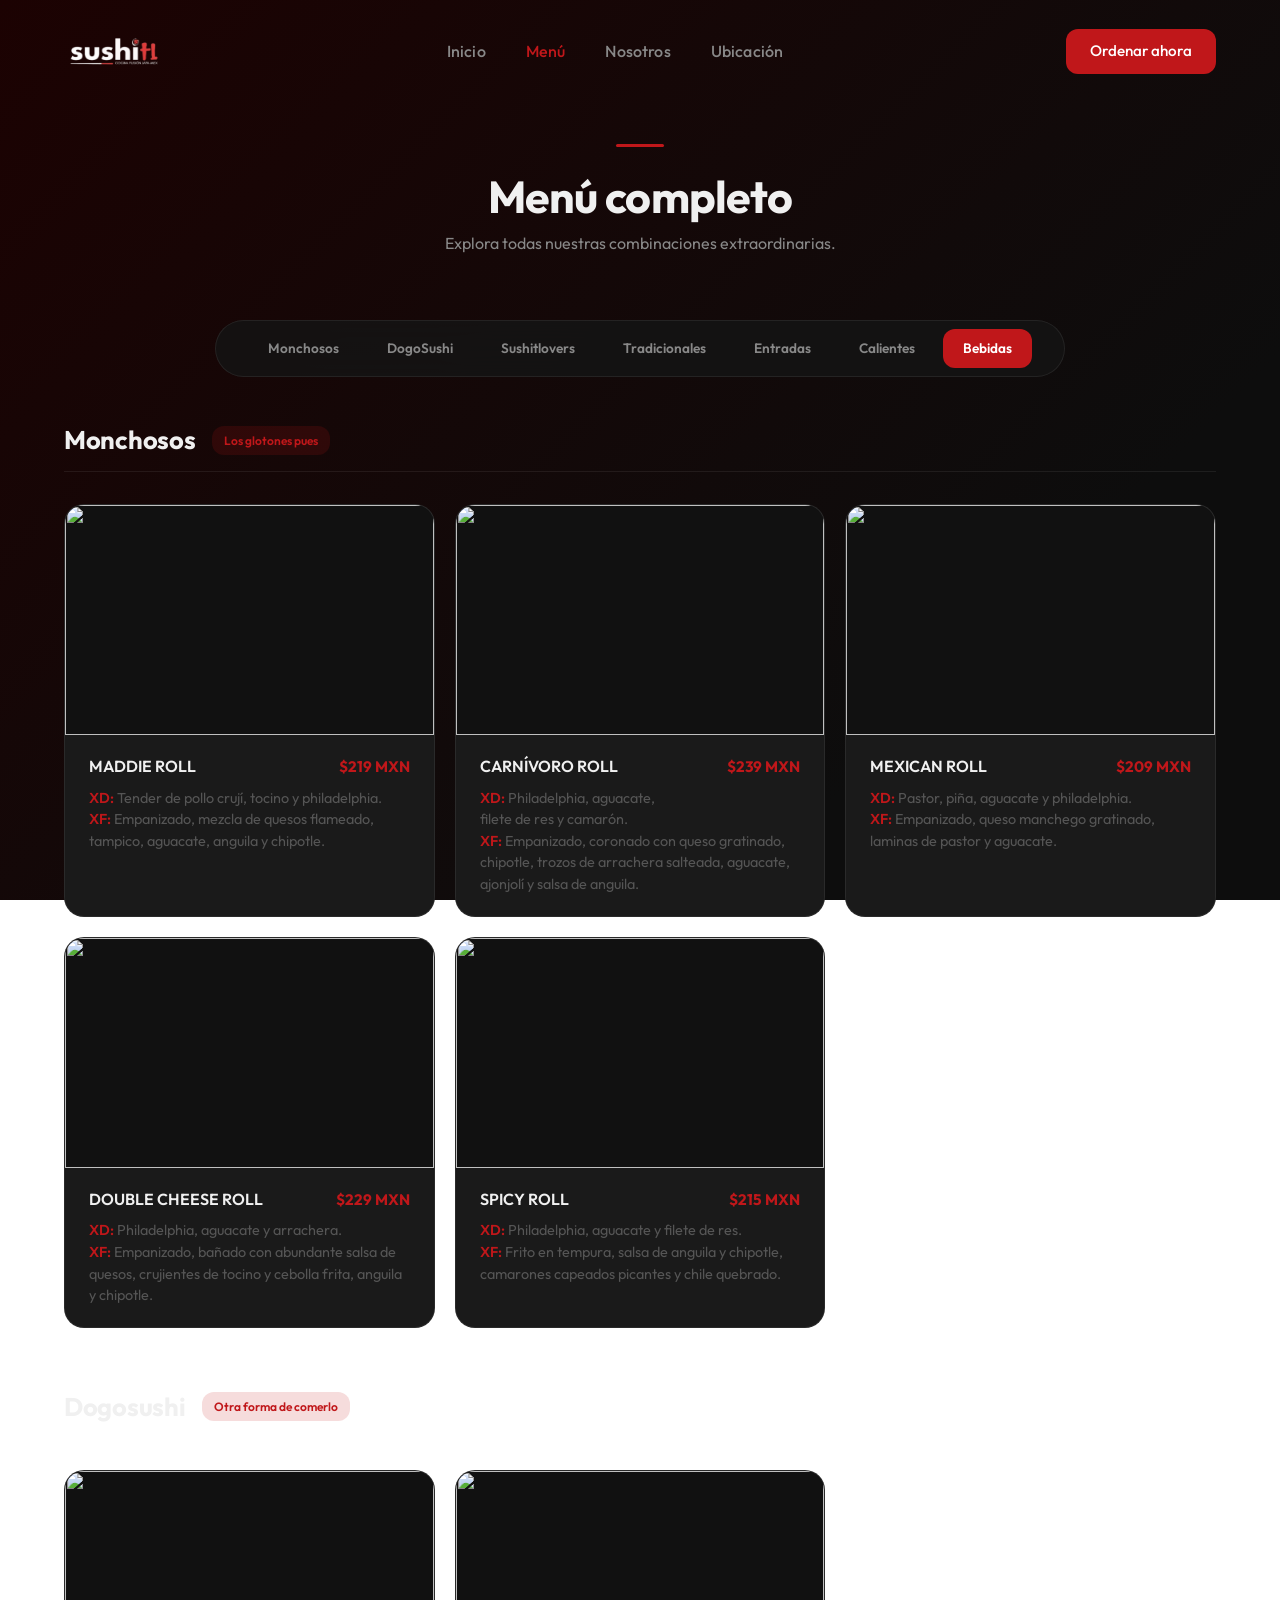
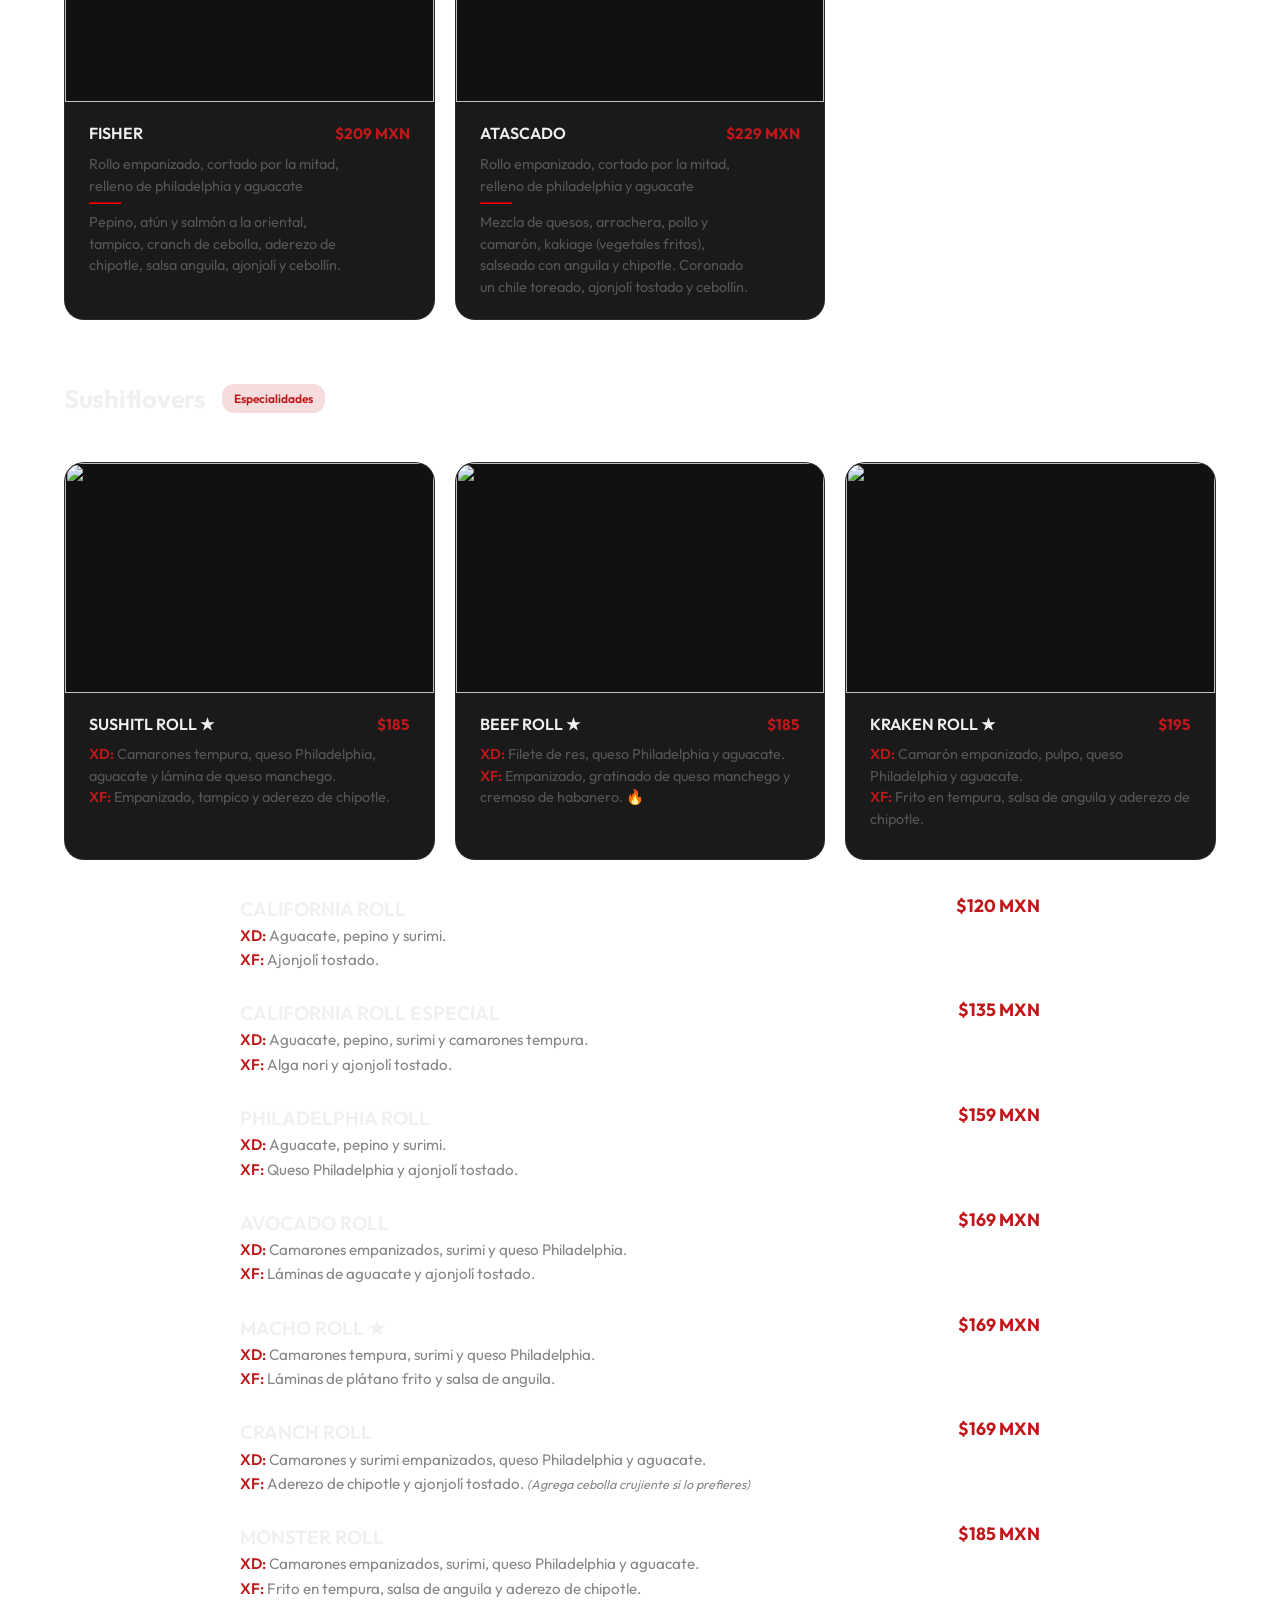
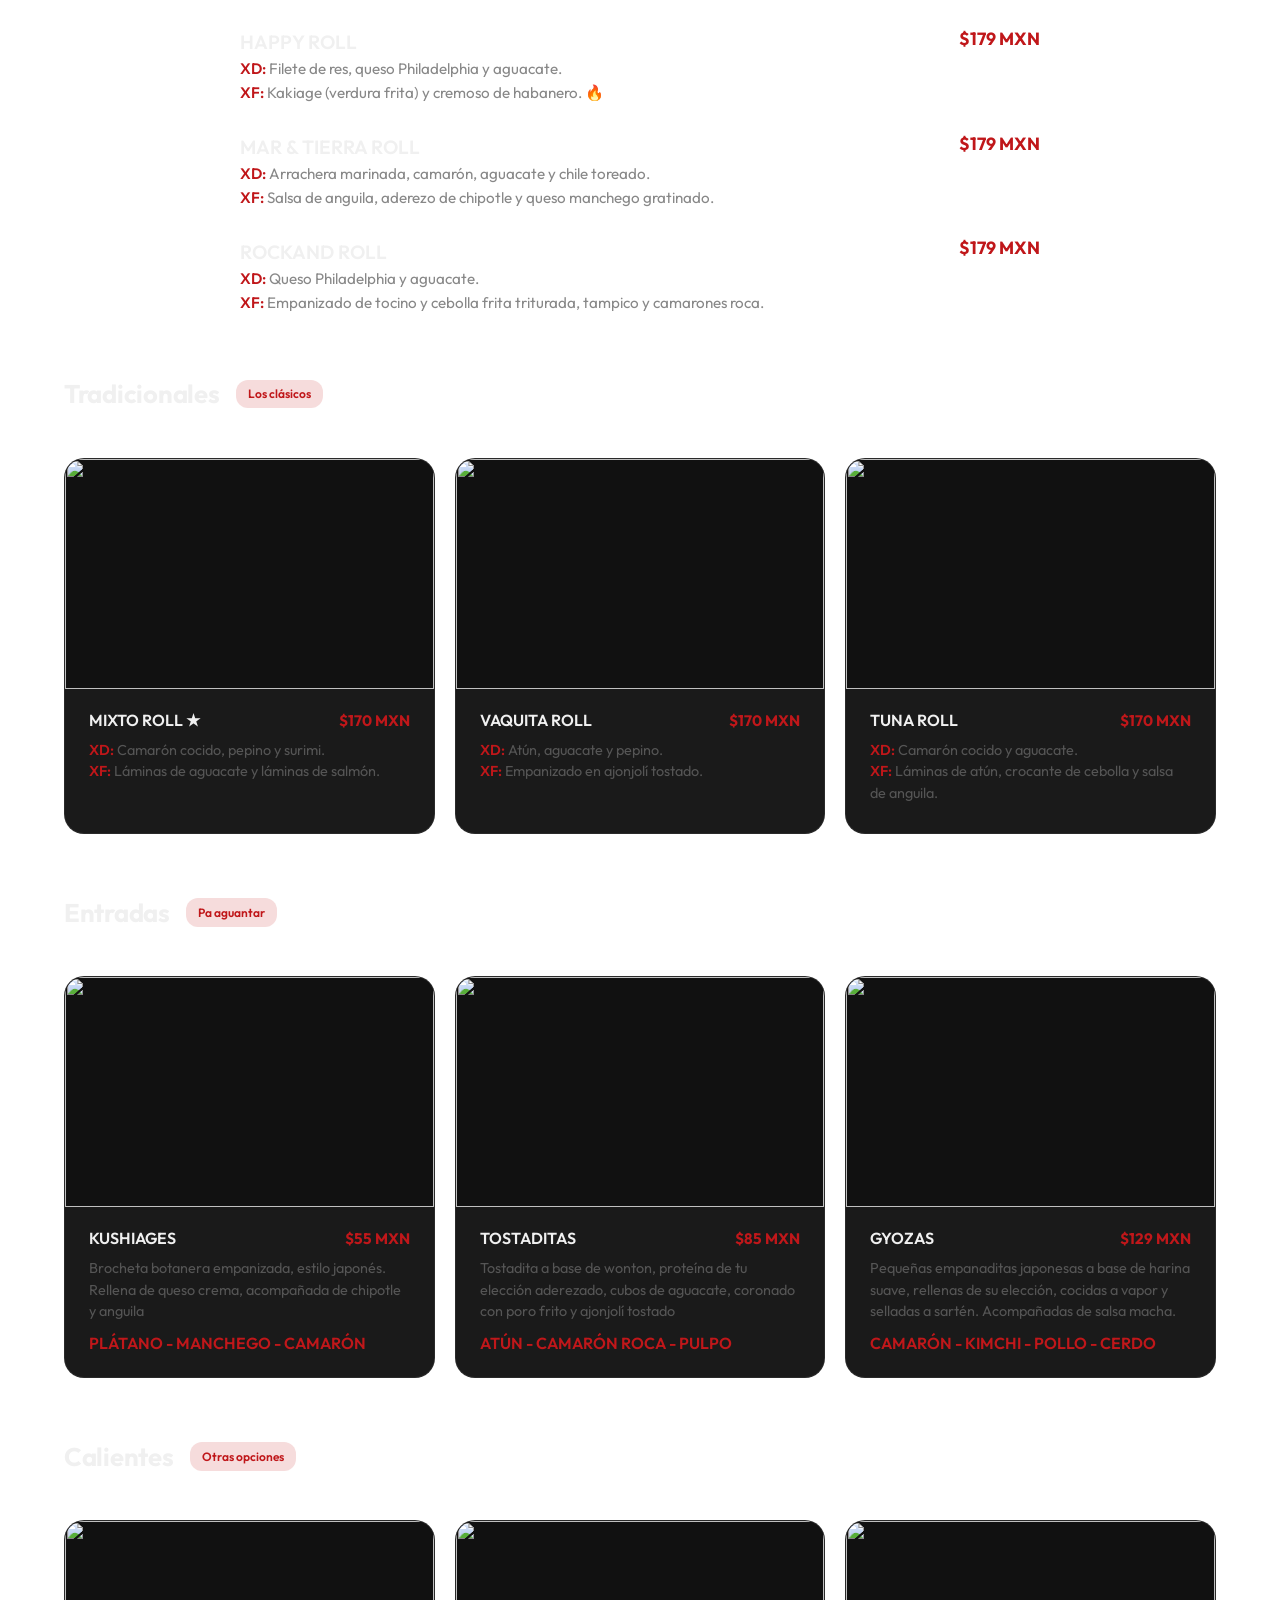
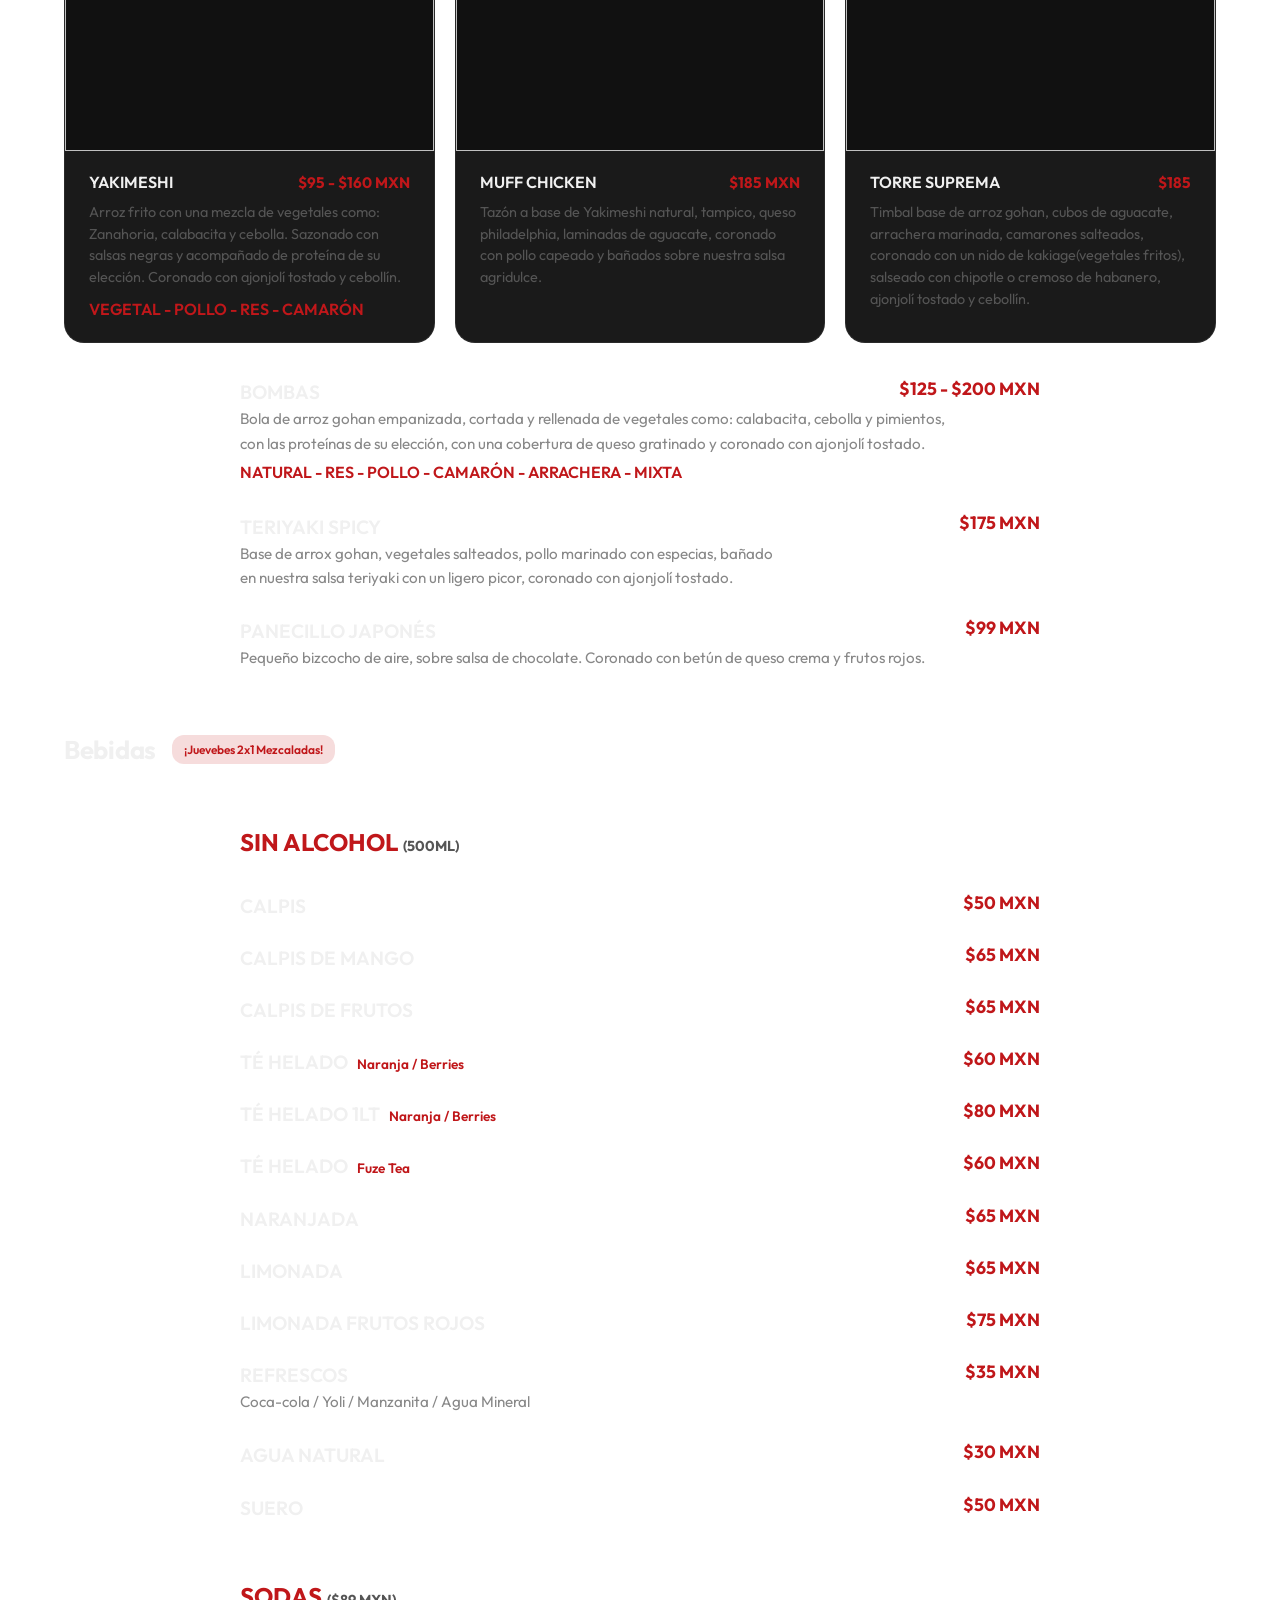
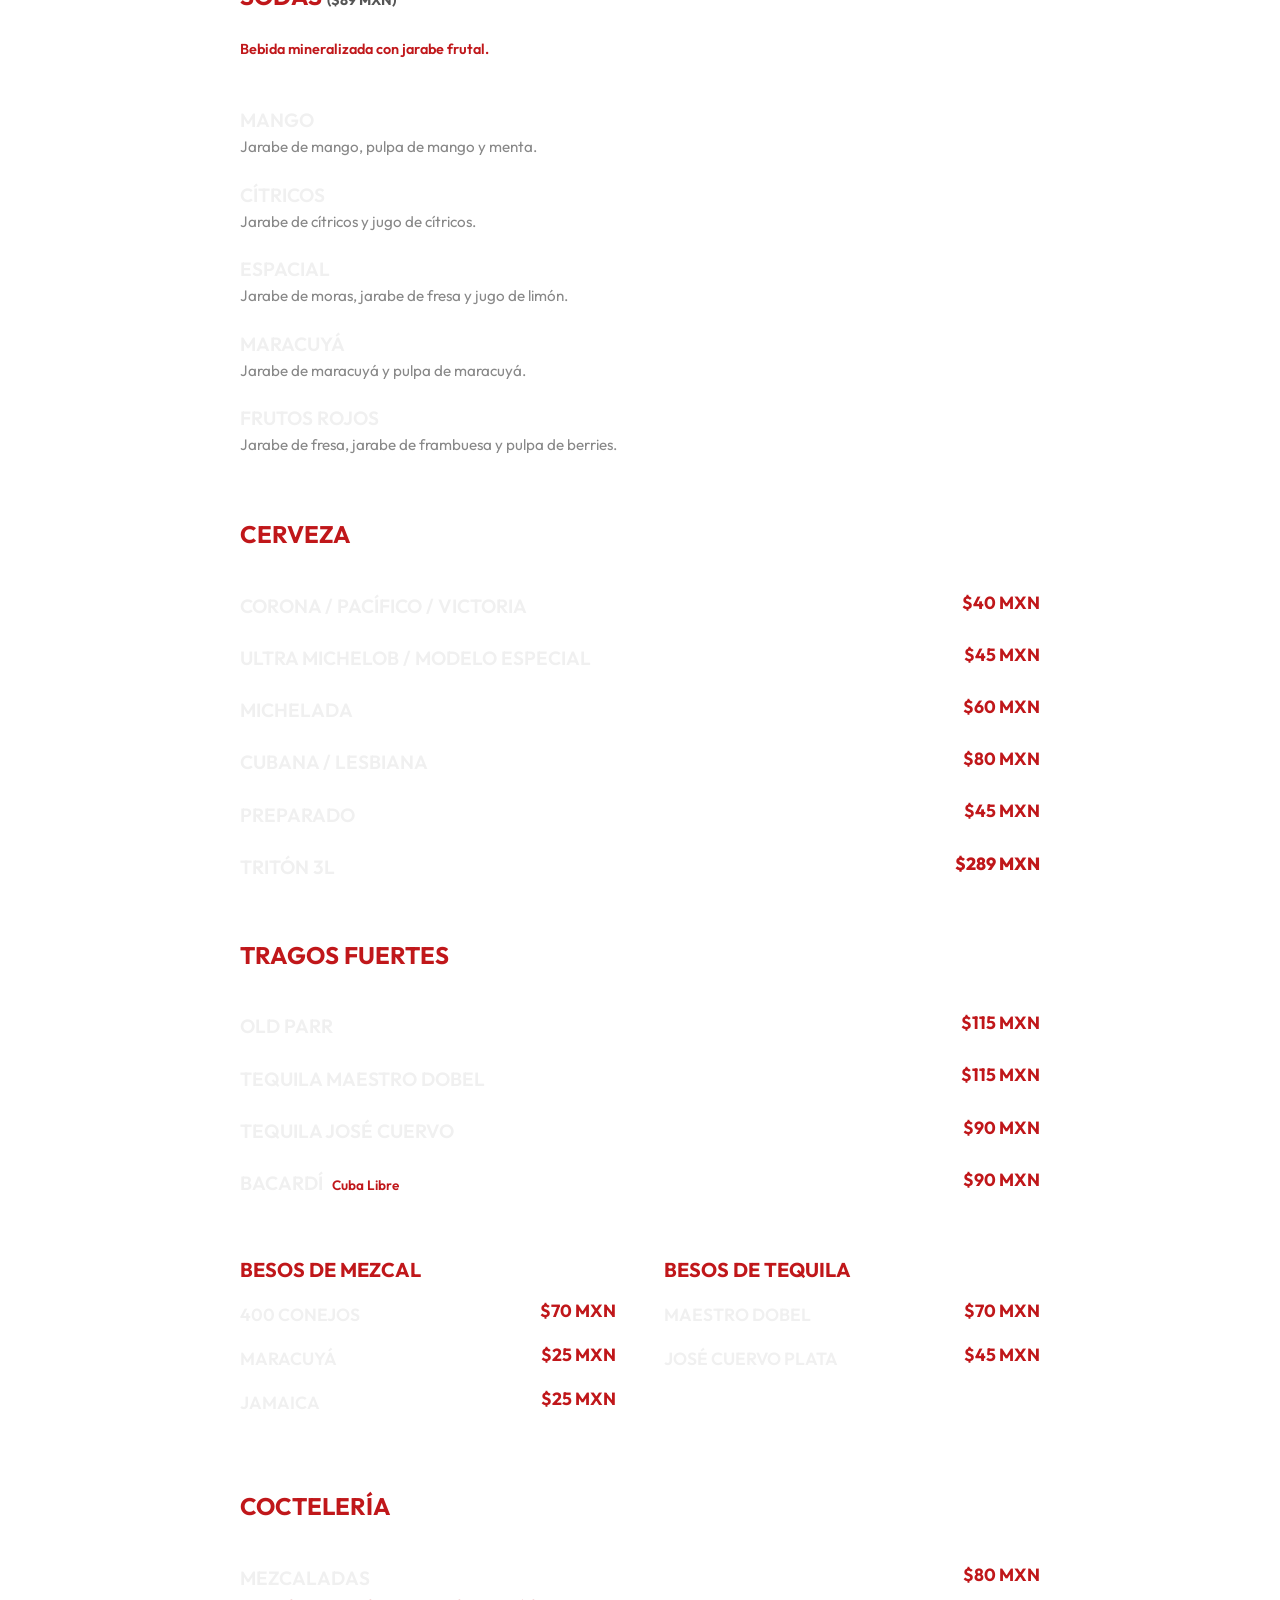
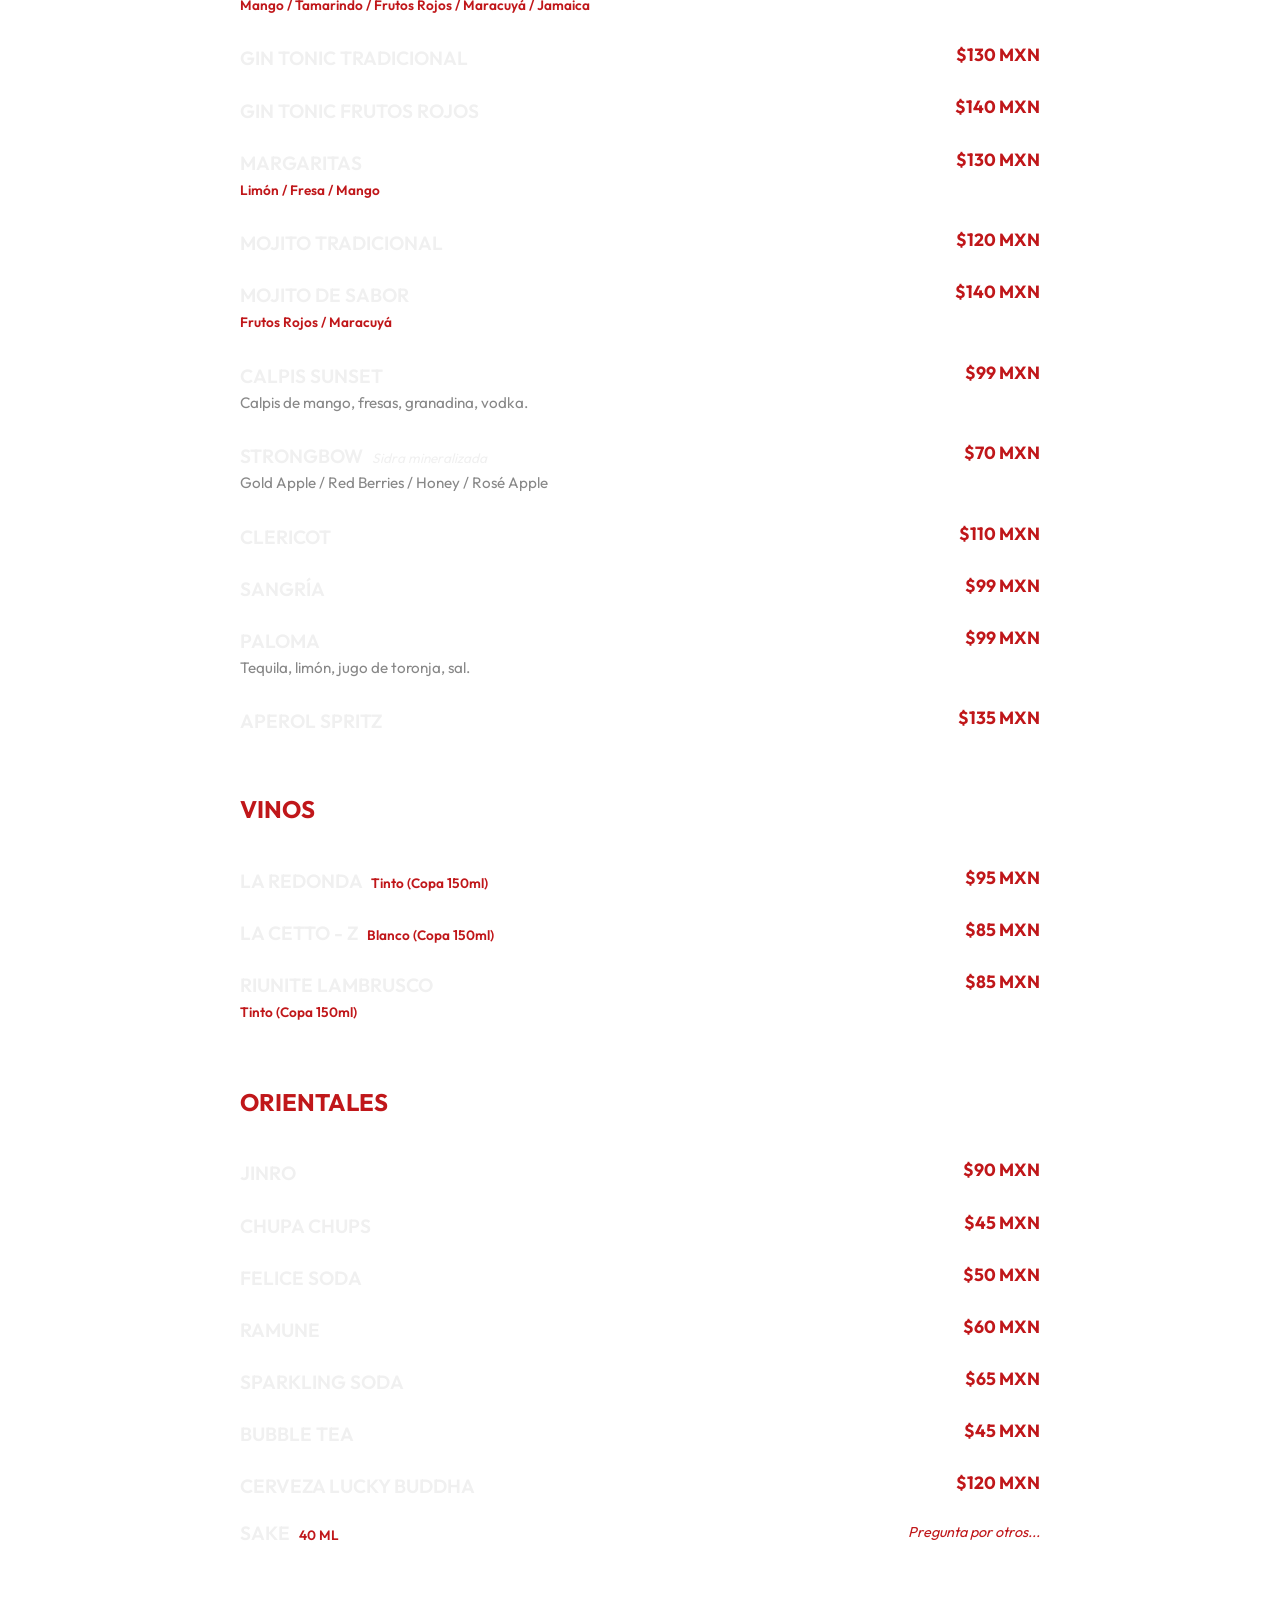
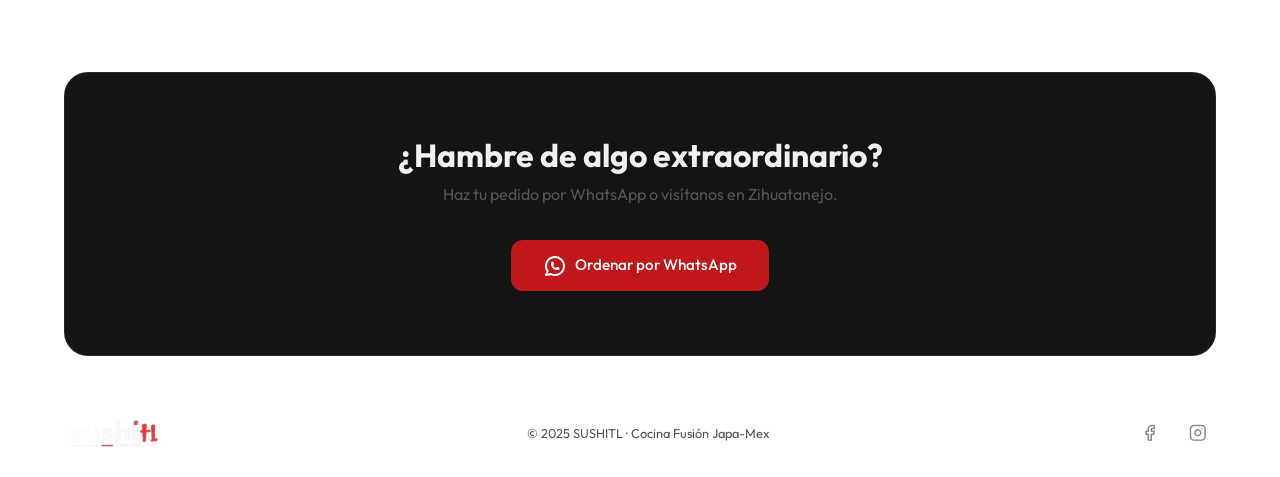
==== commit a99bafbd: "Update menu.html" ====
--- a/menu.html
+++ b/menu.html
@@ -9,15 +9,11 @@
     <meta name="description"
         content="Explora el menú completo de SushiTL. Rolls calientes, clásicos, entradas, bombas, dogosushis y bebidas. Cocina fusión Japa-Mex en Zihuatanejo.">
 
-    <!-- Shared CSS -->
     <link rel="stylesheet" href="index.css">
 
-    <!-- Icons -->
     <link rel="stylesheet" href="https://cdn.jsdelivr.net/npm/lucide-static@latest/font/lucide.min.css">
 
-    <!-- Page-specific styles -->
     <style>
-        /* ── Menu Page Header ── */
         .menu-header {
             padding: 9rem 0 3rem;
             text-align: center;
@@ -35,7 +31,6 @@
             font-size: 1rem;
         }
 
-        /* ── Sticky Category Nav ── */
         .category-nav {
             position: sticky;
             top: 5rem;
@@ -83,7 +78,6 @@
             color: var(--white);
         }
 
-        /* ── Menu Category Section ── */
         .menu-category {
             margin-bottom: 4rem;
             scroll-margin-top: 8rem;
@@ -113,14 +107,12 @@
             color: var(--primary);
         }
 
-        /* ── Full Menu Grid ── */
         .full-menu-grid {
             display: grid;
             grid-template-columns: repeat(3, 1fr);
             gap: 1.25rem;
         }
 
-        /* ── Full Menu Card (compact) ── */
         .full-menu-card {
             background: var(--bg-card);
             border: 1px solid var(--border-subtle);
@@ -205,7 +197,6 @@
             margin-bottom: 0.5rem;
         }
 
-        /* ── Bottom CTA ── */
         .menu-bottom-cta {
             text-align: center;
             padding: 4rem 0 2rem;
@@ -221,7 +212,6 @@
             margin-bottom: 2rem;
         }
 
-        /* CSS DE SUGERENCIA */
         .text-menu-list {
             display: flex;
             flex-direction: column;
@@ -272,10 +262,8 @@
             margin: 0;
             padding-right: 4rem;
             text-wrap: balance;
-            /* Para que no choque con el espacio del precio */
-        }
-
-        /* ── Responsive ── */
+        }
+
         @media (max-width: 992px) {
             .full-menu-grid {
                 grid-template-columns: repeat(2, 1fr);
@@ -305,10 +293,6 @@
 </head>
 
 <body>
-
-    <!-- ═══════════════════════════════════════════
-         NAVBAR (mismo estilo que index.html)
-         ═══════════════════════════════════════════ -->
     <nav class="navbar scrolled" id="navbar">
         <div class="nav-inner">
             <a href="index.html" class="nav-logo">
@@ -334,10 +318,6 @@
         </div>
     </nav>
 
-
-    <!-- ═══════════════════════════════════════════
-         HEADER
-         ═══════════════════════════════════════════ -->
     <header class="menu-header">
         <div class="container">
             <span class="red-line" style="margin: 0 auto 1.5rem;"></span>
@@ -346,10 +326,6 @@
         </div>
     </header>
 
-
-    <!-- ═══════════════════════════════════════════
-         STICKY CATEGORY NAV (Pill Bar)
-         ═══════════════════════════════════════════ -->
     <div class="category-nav">
         <div class="category-nav-inner">
             <a href="#monchosos" class="category-link">Monchosos</a>
@@ -362,13 +338,8 @@
         </div>
     </div>
 
-
-    <!-- ═══════════════════════════════════════════
-         MENU CONTENT
-         ═══════════════════════════════════════════ -->
     <main class="container">
 
-        <!-- ── MONCHOSOS ── -->
         <section class="menu-category" id="monchosos">
             <div class="category-header">
                 <h2>Monchosos</h2>
@@ -465,7 +436,6 @@
             </div>
         </section>
 
-        <!-- ── DOGOSUSHI ── -->
         <section class="menu-category" id="dogosushi">
             <div class="category-header">
                 <h2>Dogosushi</h2>
@@ -512,7 +482,6 @@
             </div>
         </section>
 
-        <!-- ── SUSHITLOVERS ── -->
         <section class="menu-category" id="sushitlovers">
             <div class="category-header">
                 <h2>Sushitlovers</h2>
@@ -571,7 +540,6 @@
                     </div>
                 </div>
             </div>
-            <!-- CÓDIGO HTML DE SUGERENCIA -->
             <div class="text-menu-list">
                 <div class="text-menu-item">
                     <div class="text-menu-header">
@@ -691,7 +659,6 @@
             </div>
         </section>
 
-        <!-- ── TRADICIONALES ── -->
         <section class="menu-category" id="tradicionales">
             <div class="category-header">
                 <h2>Tradicionales</h2>
@@ -749,7 +716,6 @@
             </div>
         </section>
 
-        <!-- ── ENTRADAS ── -->
         <section class="menu-category" id="entradas">
             <div class="category-header">
                 <h2>Entradas</h2>
@@ -811,7 +777,6 @@
             </div>
         </section>
 
-        <!-- ── Calientes ── -->
         <section class="menu-category" id="calientes">
             <div class="category-header">
                 <h2>Calientes</h2>
@@ -906,7 +871,6 @@
             </div>
         </section>
 
-        <!-- ── BEBIDAS ── -->
         <section class="menu-category" id="bebidas">
             <div class="category-header">
                 <h2>Bebidas</h2>
@@ -914,7 +878,6 @@
             </div>
             <div class="text-menu-list">
 
-                <!-- ── SIN ALCOHOL ── -->
                 <h3
                     style="color: var(--primary); font-size: 1.5rem; margin-top: 1rem; margin-bottom: 0.5rem; text-transform: uppercase;">
                     Sin Alcohol <small style="font-size: 0.9rem; color: var(--text-muted);">(500ML)</small></h3>
@@ -999,7 +962,6 @@
                     </div>
                 </div>
 
-                <!-- ── SODAS ── -->
                 <h3
                     style="color: var(--primary); font-size: 1.5rem; margin-top: 2.5rem; margin-bottom: 0.25rem; text-transform: uppercase;">
                     Sodas <small style="font-size: 0.9rem; color: var(--text-muted);">($89 MXN)</small></h3>
@@ -1043,7 +1005,6 @@
                     <p class="text-menu-desc">Jarabe de fresa, jarabe de frambuesa y pulpa de berries.</p>
                 </div>
 
-                <!-- ── CERVEZA ── -->
                 <h3
                     style="color: var(--primary); font-size: 1.5rem; margin-top: 2.5rem; margin-bottom: 1rem; text-transform: uppercase;">
                     Cerveza</h3>
@@ -1086,7 +1047,6 @@
                     </div>
                 </div>
 
-                <!-- ── TRAGOS FUERTES ── -->
                 <h3
                     style="color: var(--primary); font-size: 1.5rem; margin-top: 2.5rem; margin-bottom: 1rem; text-transform: uppercase;">
                     Tragos Fuertes</h3>
@@ -1118,9 +1078,7 @@
                     </div>
                 </div>
 
-                <!-- ── BESOS ── -->
                 <div style="display: flex; flex-wrap: wrap; gap: 3rem; margin-top: 2.5rem;">
-                    <!-- Besos Mezcal -->
                     <div style="flex: 1; min-width: 250px;">
                         <h3
                             style="color: var(--primary); font-size: 1.25rem; margin-bottom: 1rem; text-transform: uppercase;">
@@ -1140,7 +1098,6 @@
                             </div>
                         </div>
                     </div>
-                    <!-- Besos Tequila -->
                     <div style="flex: 1; min-width: 250px;">
                         <h3
                             style="color: var(--primary); font-size: 1.25rem; margin-bottom: 1rem; text-transform: uppercase;">
@@ -1158,7 +1115,6 @@
                     </div>
                 </div>
 
-                <!-- ── COCTELERÍA ── -->
                 <h3
                     style="color: var(--primary); font-size: 1.5rem; margin-top: 3.5rem; margin-bottom: 1rem; text-transform: uppercase;">
                     Coctelería</h3>
@@ -1253,7 +1209,6 @@
                     </div>
                 </div>
 
-                <!-- ── VINOS ── -->
                 <h3
                     style="color: var(--primary); font-size: 1.5rem; margin-top: 2.5rem; margin-bottom: 1rem; text-transform: uppercase;">
                     Vinos</h3>
@@ -1285,7 +1240,6 @@
                     </p>
                 </div>
 
-                <!-- ── ORIENTALES ── -->
                 <h3
                     style="color: var(--primary); font-size: 1.5rem; margin-top: 2.5rem; margin-bottom: 1rem; text-transform: uppercase;">
                     Orientales</h3>
@@ -1346,10 +1300,6 @@
 
     </main>
 
-
-    <!-- ═══════════════════════════════════════════
-         CTA FINAL
-         ═══════════════════════════════════════════ -->
     <section class="menu-bottom-cta">
         <div class="container">
             <div class="island" style="padding: 4rem 2rem; text-align: center;">
@@ -1369,9 +1319,6 @@
     </section>
 
 
-    <!-- ═══════════════════════════════════════════
-         FOOTER (mismo que index.html)
-         ═══════════════════════════════════════════ -->
     <footer class="site-footer">
         <div class="container">
             <div class="footer-inner">
@@ -1404,17 +1351,12 @@
     </footer>
 
 
-    <!-- ═══════════════════════════════════════════
-         JAVASCRIPT
-         ═══════════════════════════════════════════ -->
     <script>
-        // ── Navbar scroll ──
         const navbar = document.getElementById('navbar');
         window.addEventListener('scroll', () => {
             navbar.classList.toggle('scrolled', window.scrollY > 50);
         });
 
-        // ── Mobile hamburger ──
         const hamburger = document.getElementById('navHamburger');
         const navLinks = document.getElementById('navLinks');
 
@@ -1430,7 +1372,6 @@
             });
         });
 
-        // ── Active category link on scroll ──
         const categoryLinks = document.querySelectorAll('.category-link');
         const sections = document.querySelectorAll('.menu-category');
 
@@ -1456,4 +1397,4 @@
 
 </body>
 
-</html>+</html>
